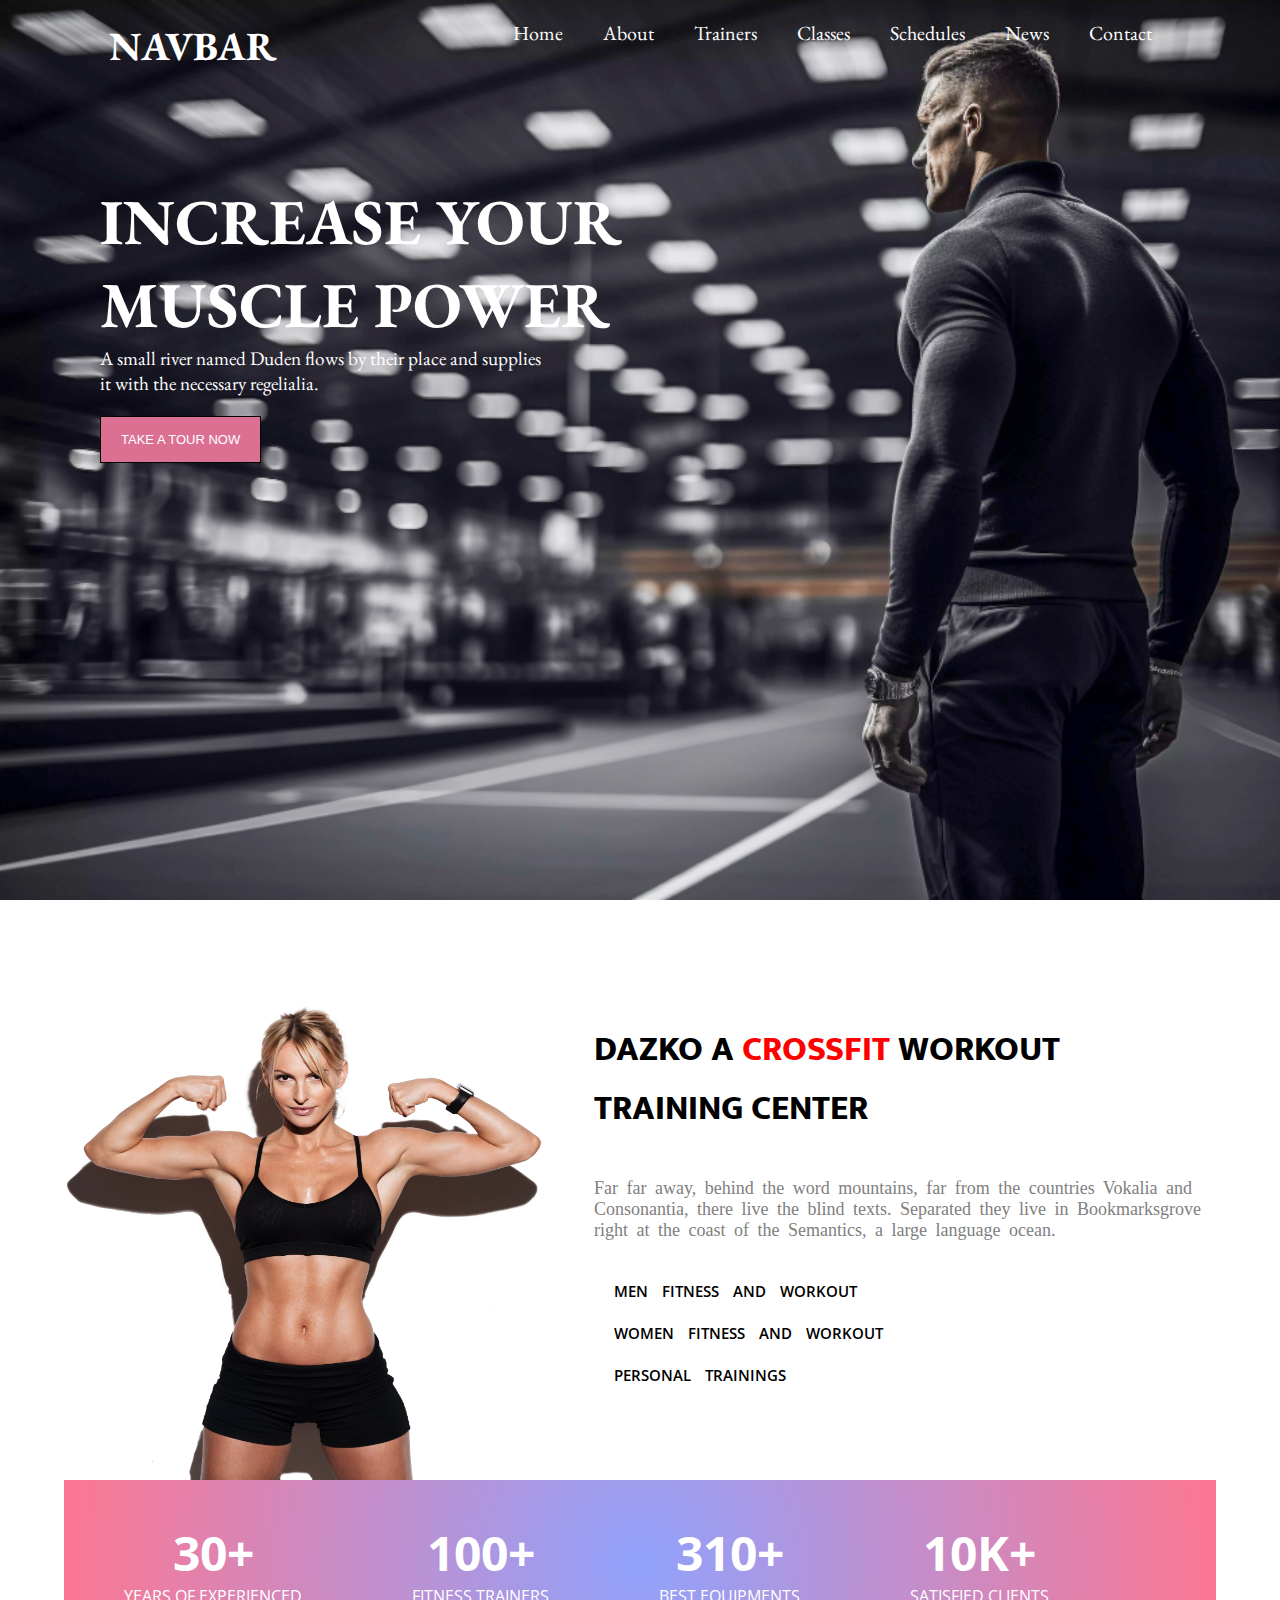
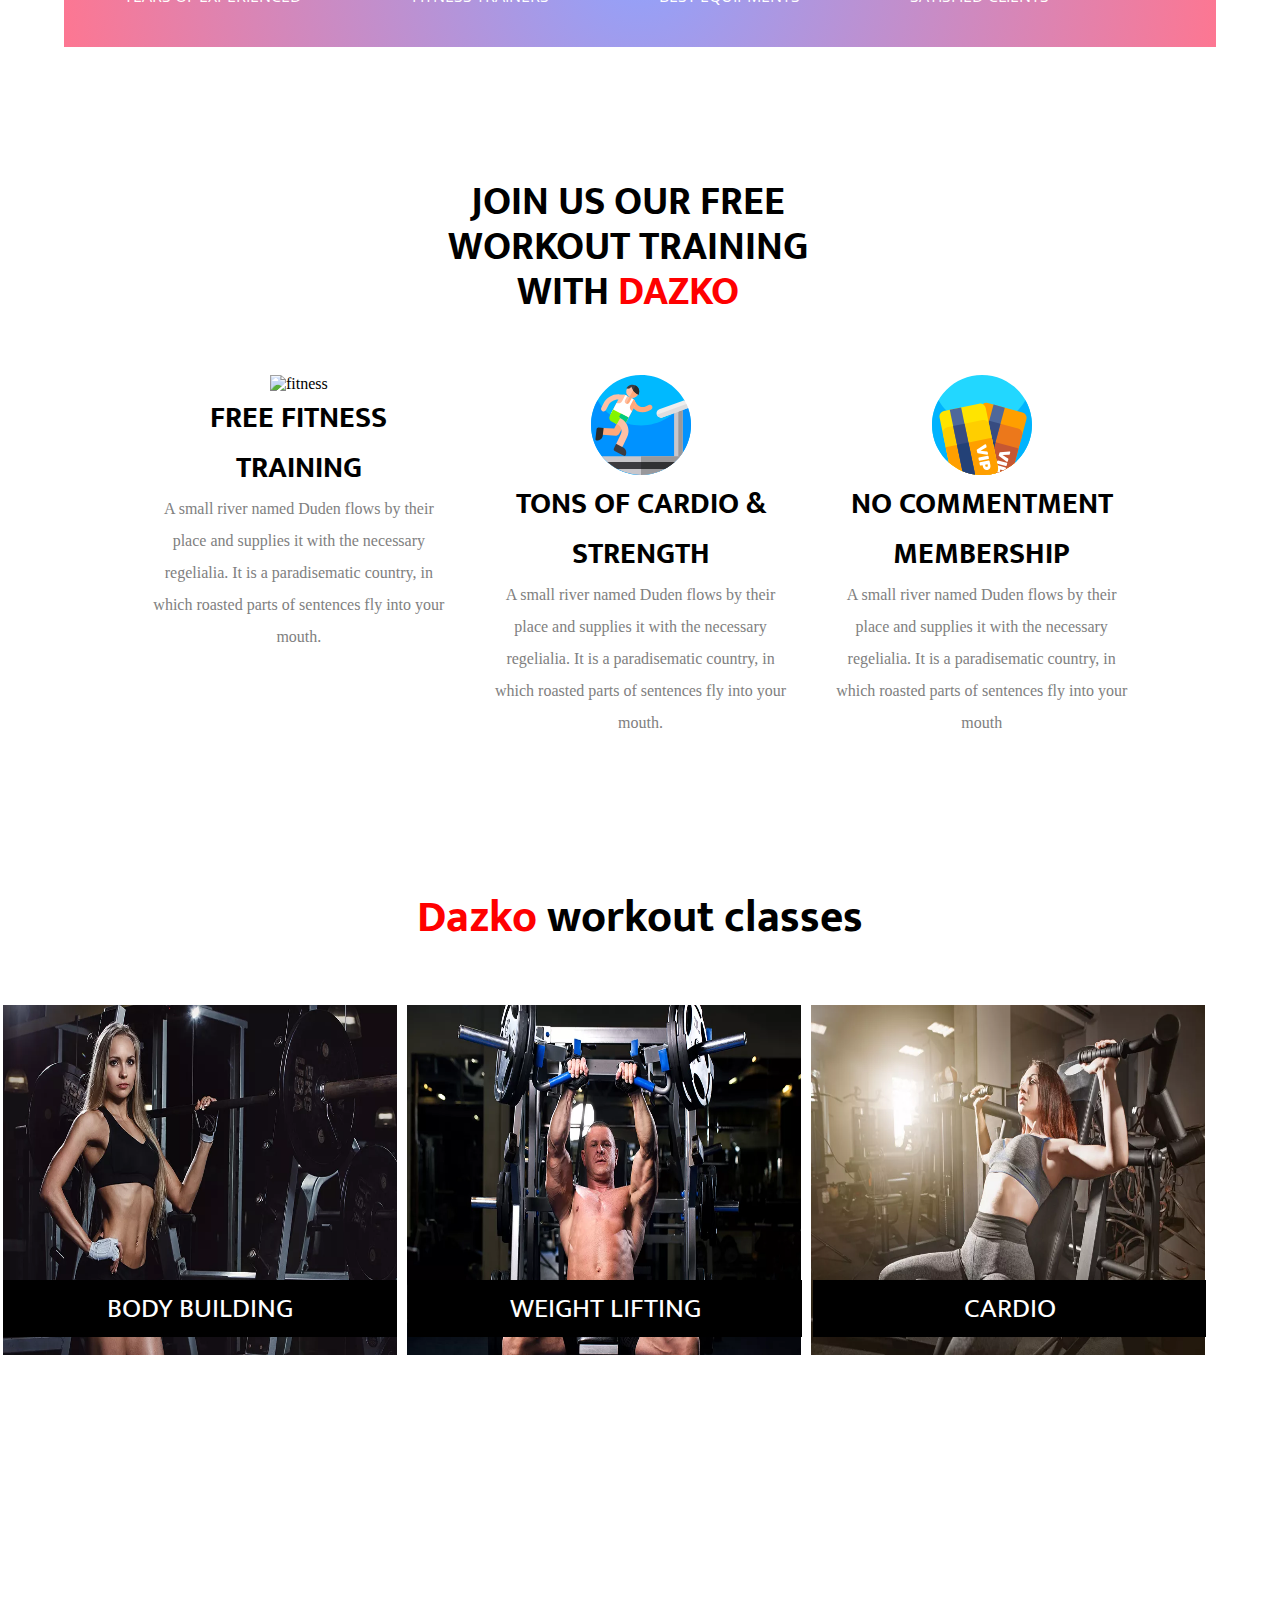
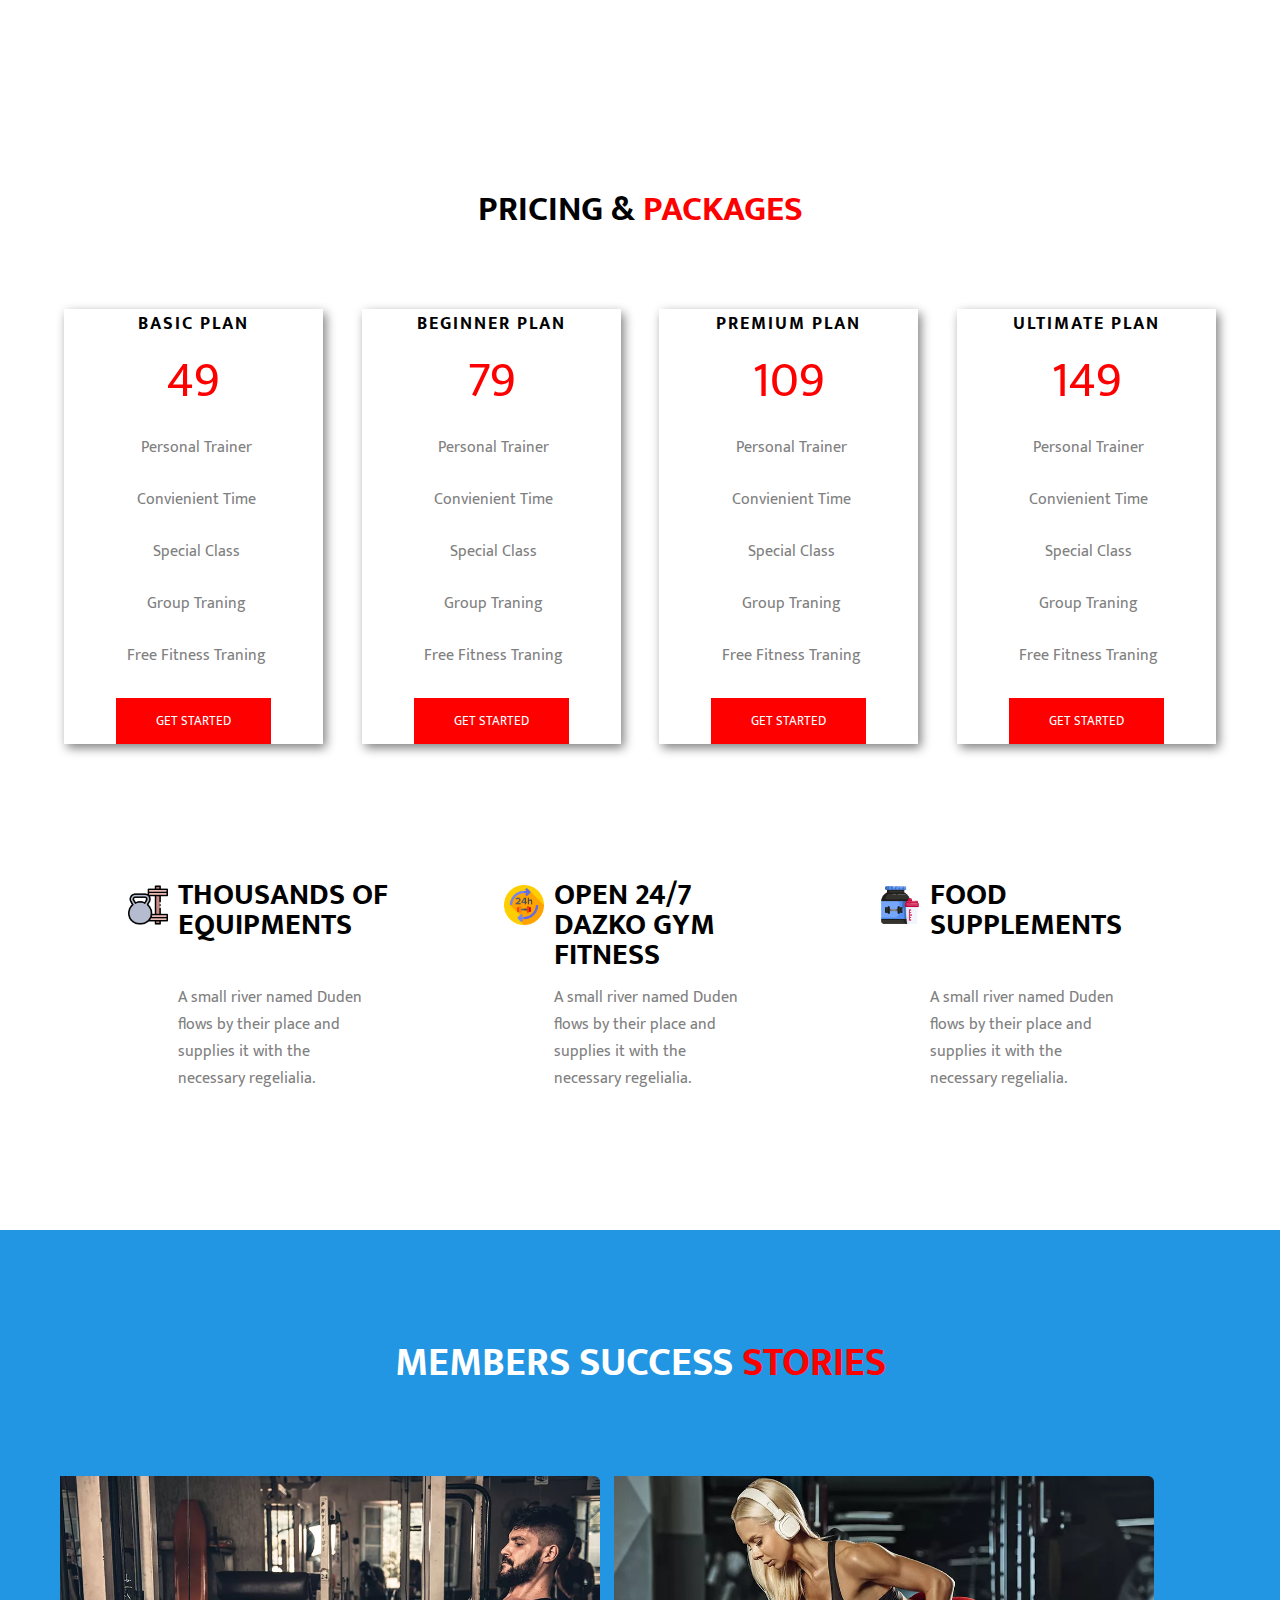
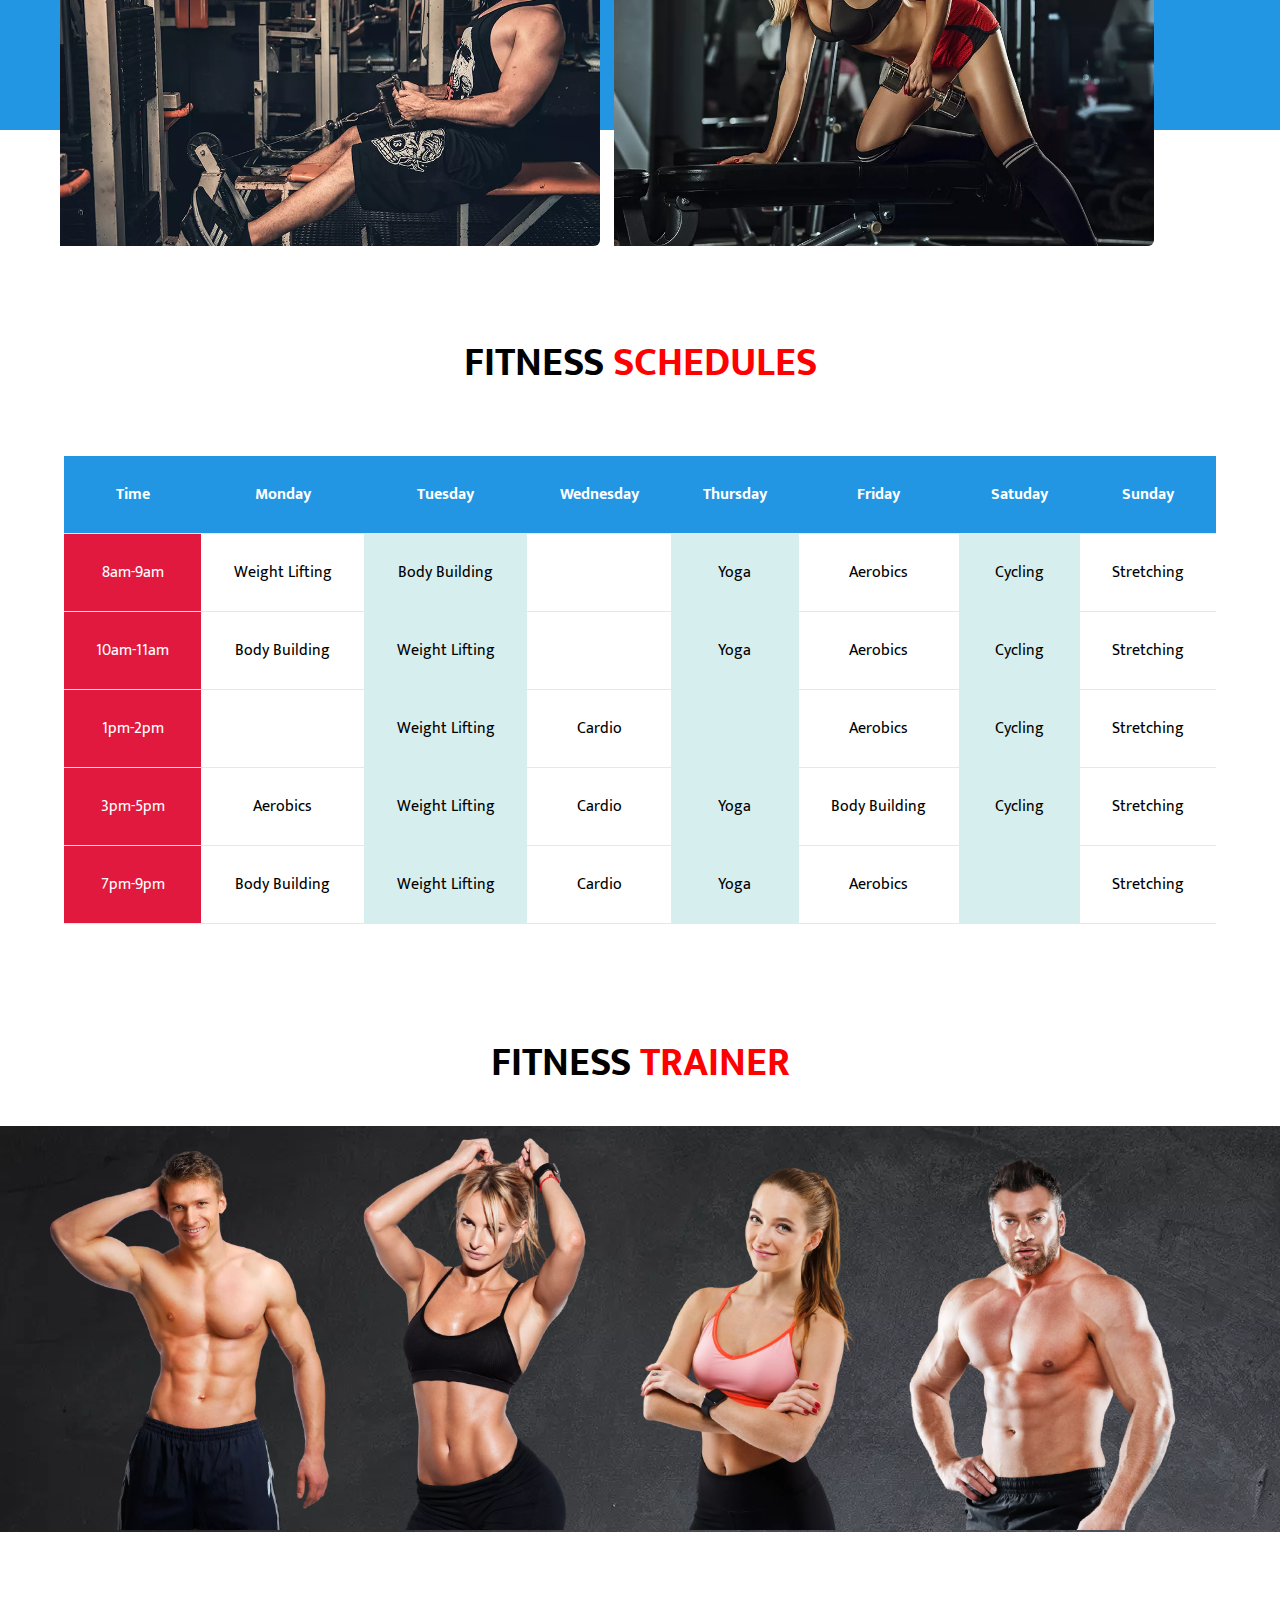
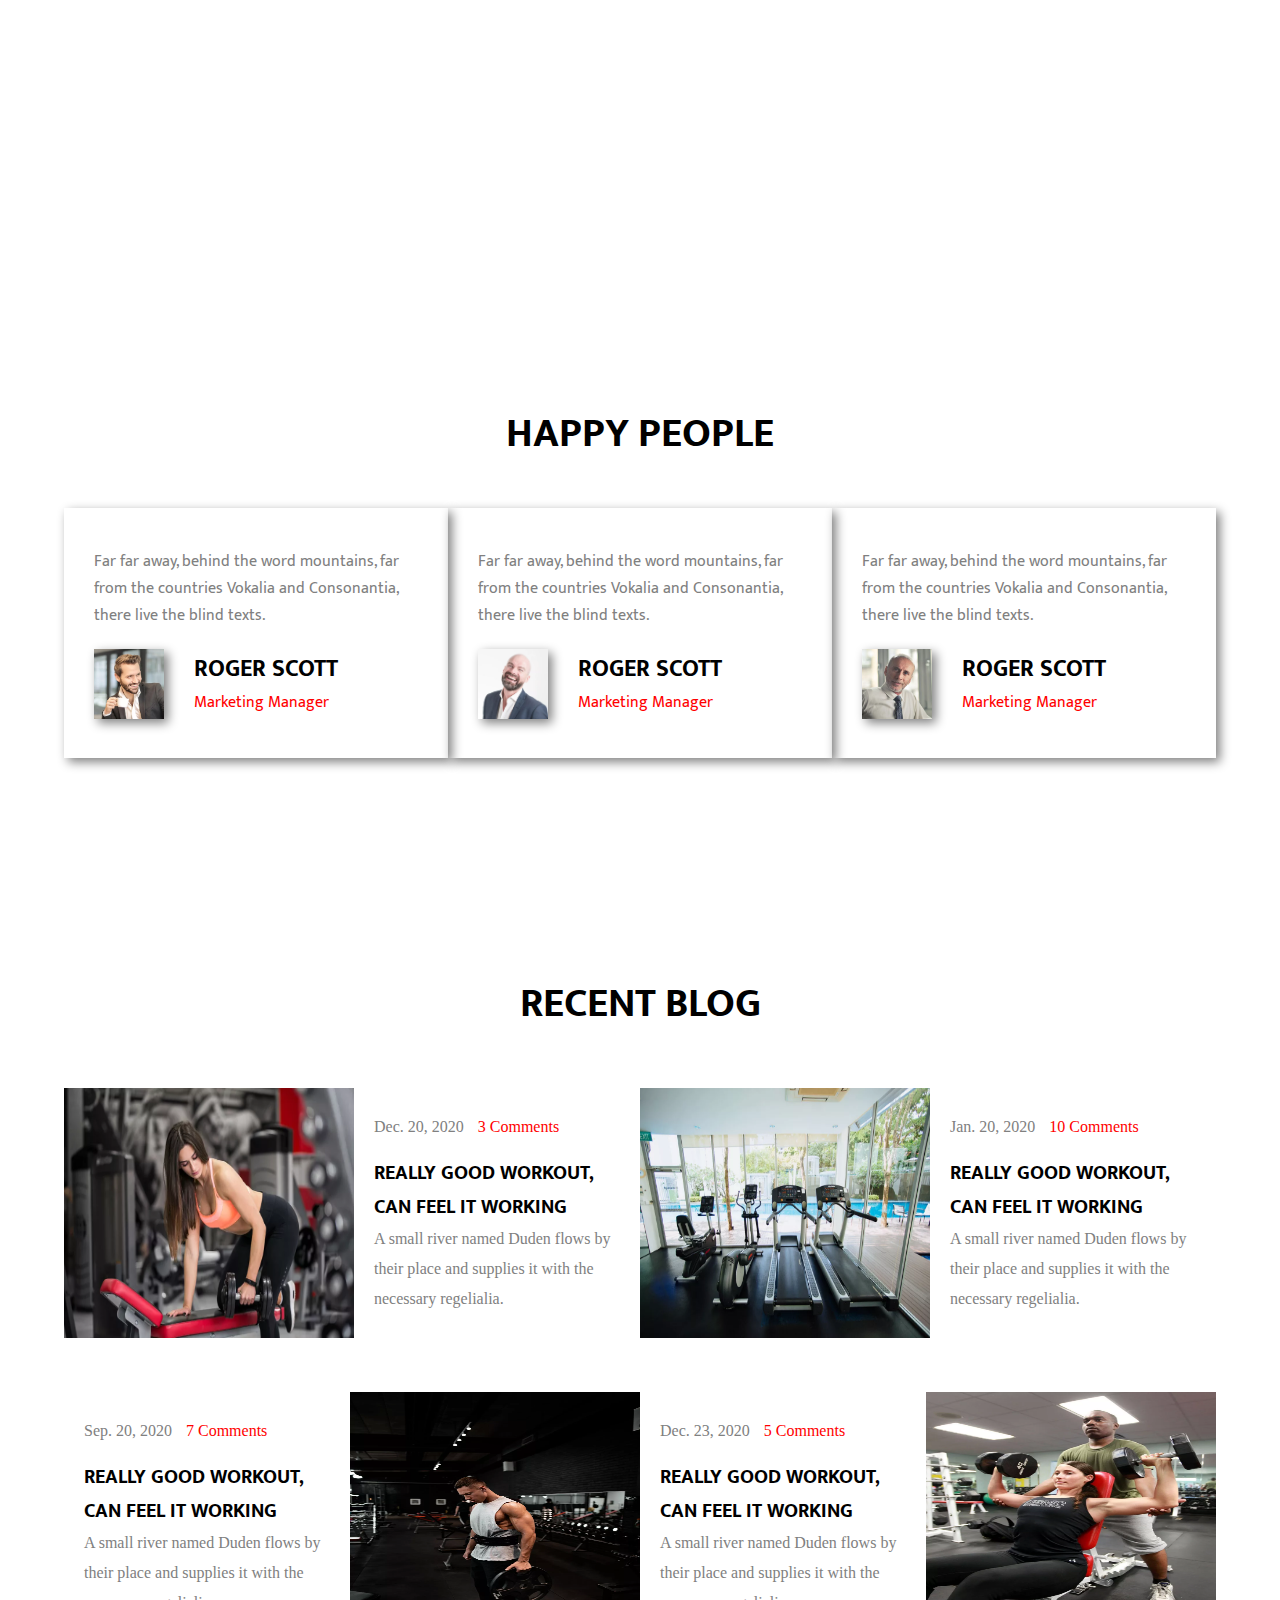
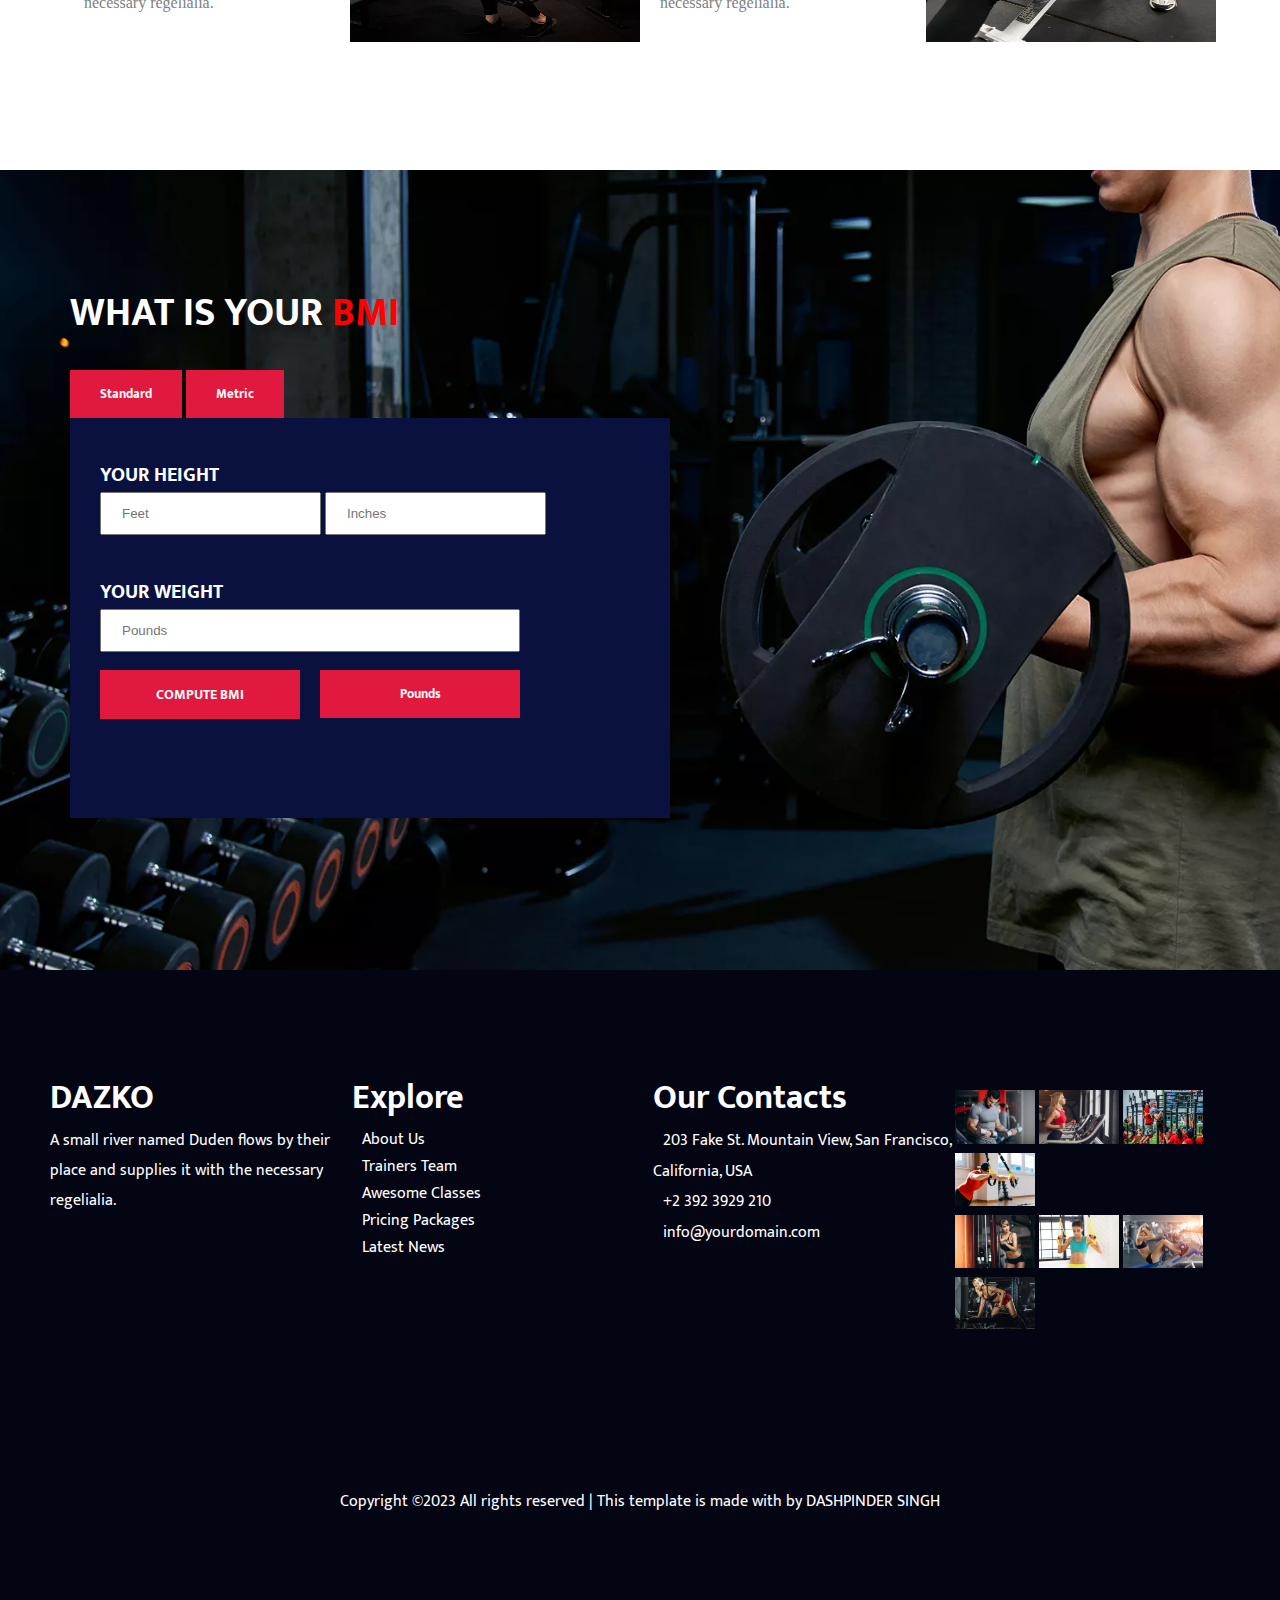
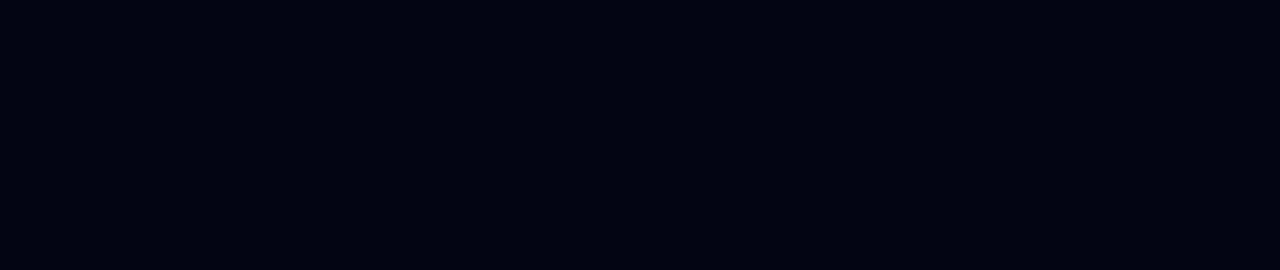
==== index.html @ ac498df8 "Update index.html" ====
<!DOCTYPE html>
<html>
<head>
<meta charset="UTF-8" >
<meta name="viewport" content="width=device-width, initial-scale=1.0" >
<title>Practice start</title>
<link rel="stylesheet" href="https://cdnjs.cloudflare.com/ajax/libs/font-awesome/6.4.2/css/all.min.css" integrity="sha512-z3gLpd7yknf1YoNbCzqRKc4qyor8gaKU1qmn+CShxbuBusANI9QpRohGBreCFkKxLhei6S9CQXFEbbKuqLg0DA==" crossorigin="anonymous" referrerpolicy="no-referrer" />
<link rel="stylesheet" href="style.css">

</head>

<body>
    <header>
        <nav>
            <div class="logo"><h1>NAVBAR</h1></div>
            <div class="chrome">
                <h2>INCREASE YOUR <br> MUSCLE POWER</h2>
                <p>A small river named Duden flows by their place and supplies <br>it with the necessary regelialia.</p>
                <button type="button">TAKE A TOUR NOW </button>
            </div>

              <div class="icon-main">
                <input type="checkbox" id="check">
                <label for="check" class="checkBtn"><i class="fa-solid fa-bars"></i></label>
            <ul class="list">
                <li><a href="index.html">Home</a></li>
                <li><a href="about.html">About</a></li>
                <li><a href="trainer.html">Trainers</a></li>
                <li><a href="classes.html">Classes</a></li>
                <li><a href="schedules.html">Schedules</a></li>
                <li><a href="news.html">News</a></li>
                <li><a href="contact.html">Contact</a></li>
            </ul>
        </div>
        </nav>
    </header>

<!--About Section-->

    <section id="about">
        <div class="about-main">
            <div class="about-pic">
               <img src="about.png.webp" alt="girl">
            </div>

            <div class="about-content">
               <h1>DAZKO A <span>CROSSFIT</span> WORKOUT TRAINING CENTER</h1>
               <p>Far far away, behind the word mountains, far from the countries Vokalia and Consonantia, there live the blind texts. Separated they live in Bookmarksgrove right at the coast of the Semantics, a large language ocean.</p>

            <div class="about-link">
               <ul>
                <li><i class="fa fa-arrow-right" style="color: #ca1616;"></i><a href="#">men fitness and workout</a></li>
                <li><i class="fa fa-arrow-right" style="color: #ca1616;"></i><a href="#">women fitness and workout</a></li>
                <li><i class="fa fa-arrow-right" style="color: #ca1616;"></i><a href="#">personal trainings</a></li>
               </ul>
            </div>
        </div>

    </section>

  <section id="chit">
            
    <div class="chit-main">
        <div>
           <h1>30+</h1>
           <p>years of experienced</p>
        </div>

        <div>
           <h1>100+</h1>
           <p>fitness trainers</p>
        </div>

        <div>
           <h1>310+</h1>
           <p>best equipments</p>
        </div>

        <div>
            <h1>10k+</h1>
            <p>satisfied clients</p>
        </div>
    </div>
  </section>


<!--Join us-->

<section id="training">
    <div class="training-main">
        <h3>JOIN US OUR FREE WORKOUT TRAINING WITH <span> DAZKO </span></h3>
    </div>

    <div class="training-all">
        <div class="training-single">
            <img src="fitness.svg" alt="fitness">
           <h2>free fitness <br>training</h2>
           <p>A small river named Duden flows by their place and supplies it with the necessary regelialia. It is a paradisematic country, in which roasted parts of sentences fly into your mouth.</p>
        </div>

        <div class="training-single">
            <img src="/002-treadmill.svg" alt="trademil">
          <h2>tons of cardio & <br>strength</h2>
          <p>A small river named Duden flows by their place and supplies it with the necessary regelialia. It is a paradisematic country, in which roasted parts of sentences fly into your mouth.</p>
        </div>

        <div class="training-single">
            <img src="/003-vip-card.svg" alt="card">
          <h2>no commentment <br>membership</h2>
          <p>A small river named Duden flows by their place and supplies it with the necessary regelialia. It is a paradisematic country, in which roasted parts of sentences fly into your mouth</p>
        </div>
    </div>
</section>

<!--Workout classes-->

<section id="workout">
    <div class="workout-main"><h2><span> Dazko </span> workout classes</h2></div>
    <div class="workout-pics">
      <img src="/classes-1.jpg.webp" alt="body" >
      <div class="hey"><p>BODY BUILDING</p></div>
      <img src="/classes-2.jpg.webp" alt="weight-lift" >
      <div class="hey-1"><p>WEIGHT LIFTING</p></div>
      <img src="/classes-3.jpg.webp" alt="cardio" >
      <div class="hey-2"><p>CARDIO</p></div>
    </div>
</section>

<!--price and packages-->

<section id="price-pack">
      <div class="price-head"><h2>PRICING & <span>PACKAGES</span></h2></div>
    
  <div class="price-main">
    <div class="price-single">
       <h2>BASIC PLAN</h2>
       <p><i class="fa-solid fa-dollar-sign" style="color: gray;"></i> 49</p>
       
       <ol>
          <li><i class="fa fa-arrow-right" style="color: #ca1616;"></i> Personal Trainer</li>
          <li><i class="fa fa-arrow-right" style="color: #ca1616;"></i> Convienient Time</li>
          <li><i class="fa fa-arrow-right" style="color: #ca1616;"></i> Special Class</li>
          <li><i class="fa fa-arrow-right" style="color: #ca1616;"></i> Group Traning</li>
          <li><i class="fa fa-arrow-right" style="color: #ca1616;"></i> Free Fitness Traning</li>
       </ol>
   
       <button type="button">Get Started</button>
    </div>

    <div class="price-single">
        <h2>BEGINNER PLAN</h2>
        <p><i class="fa-solid fa-dollar-sign" style="color: gray;"></i> 79</p>
        
        <ol>
           <li><i class="fa fa-arrow-right" style="color: #ca1616;"></i> Personal Trainer</li>
           <li><i class="fa fa-arrow-right" style="color: #ca1616;"></i> Convienient Time</li>
           <li><i class="fa fa-arrow-right" style="color: #ca1616;"></i> Special Class</li>
           <li><i class="fa fa-arrow-right" style="color: #ca1616;"></i> Group Traning</li>
           <li><i class="fa fa-arrow-right" style="color: #ca1616;"></i> Free Fitness Traning</li>
        </ol>
    
        <button type="button">Get Started</button>
    </div>

    <div class="price-single">
        <h2>PREMIUM PLAN</h2>
        <p><i class="fa-solid fa-dollar-sign" style="color: gray;"></i> 109</p>
        
        <ol>
           <li><i class="fa fa-arrow-right" style="color: #ca1616;"></i> Personal Trainer</li>
           <li><i class="fa fa-arrow-right" style="color: #ca1616;"></i> Convienient Time</li>
           <li><i class="fa fa-arrow-right" style="color: #ca1616;"></i> Special Class</li>
           <li><i class="fa fa-arrow-right" style="color: #ca1616;"></i> Group Traning</li>
           <li><i class="fa fa-arrow-right" style="color: #ca1616;"></i> Free Fitness Traning</li>
        </ol>
    
        <button type="button">Get Started</button>

    </div>

    <div class="price-single">
        <h2>ULTIMATE PLAN</h2>
        <p><i class="fa-solid fa-dollar-sign" style="color: gray;"></i> 149</p>
        
        <ol>
           <li><i class="fa fa-arrow-right" style="color: #ca1616;"></i> Personal Trainer</li>
           <li><i class="fa fa-arrow-right" style="color: #ca1616;"></i> Convienient Time</li>
           <li><i class="fa fa-arrow-right" style="color: #ca1616;"></i> Special Class</li>
           <li><i class="fa fa-arrow-right" style="color: #ca1616;"></i> Group Traning</li>
           <li><i class="fa fa-arrow-right" style="color: #ca1616;"></i> Free Fitness Traning</li>
        </ol>
    
        <button type="button">Get Started</button>

    </div>
    
  </div>
</section>

<!--Equipments-->

<section id="equipments">
    <div class="equipments-main">
        <div class="equipments-single">
            <img src="/kettlebell.png" alt="">
            <div class="only">
              <h2>THOUSANDS OF EQUIPMENTS</h2>
            </div>
            <p>A small river named Duden flows by their place and supplies it with the necessary regelialia.</p>
        </div>

        <div class="equipments-single">

            <img src="/open-24-hours.png" alt="four">
            <div class="only">
              <h2>OPEN 24/7 DAZKO GYM FITNESS</h2>
            </div>
            <p>A small river named Duden flows by their place and supplies it with the necessary regelialia.</p>
        </div>

        <div class="equipments-single">
           
            <img src="/whey.png" alt="protein">
            <div class="only">
              <h2>FOOD SUPPLEMENTS</h2>
            </div>
            <p>A small river named Duden flows by their place and supplies it with the necessary regelialia.</p>
        </div>
    </div>
</section>

<!--scucess stories-->

<section id="success">
    <div class="success-head"><h2>Members success <span>stories</span></h2></div>
    <div class="success-pic">
        <img src="/success-1.jpg.webp" alt="men">
         
        <img src="/bg_2.jpg.webp" alt="women">
    </div>

</section>

<!--Schedules-->

<section id="schedule">
    <div class="schedule-head"><h2>fitness <span>schedules</span></h2></div>
    
<div class="tble">
    <table>
         <tr>
            <th>Time</th>
            <th>Monday</th>
            <th>Tuesday</th>
            <th>Wednesday</th>
            <th>Thursday</th>
            <th>Friday</th>
            <th>Satuday</th>
            <th>Sunday</th>
         </tr>

         <tr>
            <td style="background-color: #e1193e; color: white;">8am-9am</td>
            <td>Weight Lifting</td>
            <td>Body Building</td>
            <td></td>
            <td>Yoga</td>
            <td>Aerobics</td>
            <td>Cycling</td>
            <td>Stretching</td>
         </tr>

         <tr>
            <td style="background-color: #e1193e; color: white;">10am-11am</td>
            <td>Body Building</td>
            <td>Weight Lifting</td>
            <td></td>
            <td>Yoga</td>
            <td>Aerobics</td>
            <td>Cycling</td>
            <td>Stretching</td>
         </tr>  

         <tr>
            <td style="background-color: #e1193e; color: white;">1pm-2pm</td>
            <td></td>
            <td>Weight Lifting</td>
            <td>Cardio</td>
            <td></td>
            <td>Aerobics</td>
            <td>Cycling</td>
            <td>Stretching</td>
         </tr>

         <tr>
            <td style="background-color: #e1193e; color: white;">3pm-5pm</td>
            <td>Aerobics</td>
            <td>Weight Lifting</td>
            <td>Cardio</td>
            <td>Yoga</td>
            <td>Body Building</td>
            <td>Cycling</td>
            <td>Stretching</td>
         </tr>

         <tr>
            <td style="background-color: #e1193e; color: white;">7pm-9pm</td>
            <td>Body Building</td>
            <td>Weight Lifting</td>
            <td>Cardio</td>
            <td>Yoga</td>
            <td>Aerobics</td>
            <td></td>
            <td>Stretching</td>
         </tr>
    </table>
</div>
</section>

<!--fitness section-->

<section id="trainer">
    <div class="trainer-main"><h2>FITNESS <span>TRAINER</span></h2></div>
     <div class="trainer-pics">
        <img src="/trainer.png" alt="trin1">
        <img src="/trainer2.png" alt="trin2">
        <img src="/trainer3.png" alt="trin3">
        <img src="/trainer4.png" alt="trin4">
     </div>
</section>

<!--happy people-->

<section id="people">

    <div class="people-main"><h2>HAPPY PEOPLE</h2></div>

    <div class="people-row">

      <div class="people-text">
         <p>Far far away, behind the word mountains, far from the countries Vokalia and Consonantia, there live the blind texts.</p>

         <div class="people-pic">
            <img src="/person_1.jpg.webp" alt="pic">
            <div class="people-single">
                <h2>ROGER SCOTT</h2>
                <p1>Marketing Manager</p1>
            </div>
        </div>
    </div>

    <div class="people-text">
        <p>Far far away, behind the word mountains, far from the countries Vokalia and Consonantia, there live the blind texts.</p>

        <div class="people-pic">
            <img src="/person_2.jpg.webp" alt="pic">
            <div class="people-single">
                <h2>ROGER SCOTT</h2>
                <p1>Marketing Manager</p1>
            </div>
        </div>
    </div>

    <div class="people-text">
        <p>Far far away, behind the word mountains, far from the countries Vokalia and Consonantia, there live the blind texts.</p>

        <div class="people-pic">
            <img src="/person_3.jpg.webp" alt="pic">
            <div class="people-single">
                <h2>ROGER SCOTT</h2>
                <p1>Marketing Manager</p1>
            </div>
        </div>
    </div>
    </div>
</section>

<!--Recent blog-->

<section id="blog" >
    
    <div class="blog-head"><h2>RECENT BLOG</h2></div>

    <div class="blog-main" >

        <div class="blog-single" >
            <img src="/image_1.jpg.webp" alt="workout2">
        </div>

        <div class="blog-text">
            <div class="text-sub">
              <span>Dec. 20, 2020</span>
              <a href="#">3 Comments</a>
           </div>
            <h2>REALLY GOOD WORKOUT, CAN FEEL IT WORKING</h2>
            <p>A small river named Duden flows by their place and supplies it with the necessary regelialia.</p>
        </div>

        <div class="blog-single">
            <img src="/image_3.jpg.webp" alt="workout">
        </div>

        <div class="blog-text">
            <div class="text-sub">
                <span>Jan. 20, 2020</span>
                <a href="#">10 Comments</a>
             </div>
            <h2>REALLY GOOD WORKOUT, CAN FEEL IT WORKING</h2>
            <p>A small river named Duden flows by their place and supplies it with the necessary regelialia.</p>
        </div>

    </div>

    <div class="blog-main">
        <div class="blog-text">
            <div class="text-sub">
                <span>Sep. 20, 2020</span>
                <a href="#">7 Comments</a>
             </div>
            <h2>REALLY GOOD WORKOUT, CAN FEEL IT WORKING</h2>
            <p>A small river named Duden flows by their place and supplies it with the necessary regelialia.</p>
        </div>
        
        <div class="blog-single">
            <img src="/image_2.jpg.webp" alt="workout">
        </div>

        <div class="blog-text">
            <div class="text-sub">
                <span>Dec. 23, 2020</span>
                <a href="#">5 Comments</a>
             </div>
            <h2>REALLY GOOD WORKOUT, CAN FEEL IT WORKING</h2>
            <p>A small river named Duden flows by their place and supplies it with the necessary regelialia.</p>
        </div>
        
        <div class="blog-single">
            <img src="/image_4.jpg.webp" alt="workout">
        </div>
    </div>
</section>

<!--last second section-->

<section id="photo">
    <div class="photo-head">WHAT IS YOUR <span>BMI</span></div>
    <div class="photo-btn">
        <button>Standard</button>
        <button>Metric</button>

        <form>
            <h2>YOUR HEIGHT</h2>
            <input type="text" name="word" placeholder="Feet">
            <input type="text" name="word" placeholder="Inches">

            <h2>YOUR WEIGHT</h2>
            <input type="text" id="hgh" name="word" placeholder="Pounds">

            <button class="btn2">COMPUTE BMI</button>
            <button class="btn3">Pounds</button>
        </form>
    </div>

    </div>
</section>

<!--Footer-->

<section id="footer">
    <div class="footer-main">
        <div class="footer-single">
            <h2>DAZKO</h2>
           <p>A small river named Duden flows by their place and supplies it with the necessary regelialia.</p>
           <i class="fa-brands fa-instagram"></i>
           <i class="fa-brands fa-facebook-f"></i>
           <i class="fa-brands fa-twitter"></i>
        </div>

        <div class="footer-single">
          <h2>Explore</h2>
          
          <ol>
            <li><i class="fa fa-arrow-right" style="color: #ca1616;"></i> About Us</li>
            <li><i class="fa fa-arrow-right" style="color: #ca1616;"></i> Trainers Team</li>
            <li><i class="fa fa-arrow-right" style="color: #ca1616;"></i> Awesome Classes</li>
            <li><i class="fa fa-arrow-right" style="color: #ca1616;"></i> Pricing Packages</li>
            <li><i class="fa fa-arrow-right" style="color: #ca1616;"></i> Latest News</li>
         </ol>

        </div>

        <div class="footer-single">
           <h2>Our Contacts</h2>
           <p><i class="fa-solid fa-location-dot"></i> 203 Fake St. Mountain View, San Francisco,   California, USA</p>
           <p> <i class="fa-solid fa-phone"></i> +2 392 3929 210</p>
           <p> <i class="fa-solid fa-paper-plane"></i> info@yourdomain.com</p>
        </div>

        <div class="footer-pics">
           <img src="/gallery-1.jpg.webp" alt="fst">
           <img src="/gallery-2.jpg.webp" alt="snd">
           <img src="/gallery-3.jpg.webp" alt="thd">
           <img src="/gallery-4.jpg.webp" alt="frth">
           <div>
           <img src="/gallery-5.jpg (1).webp" alt="fve">
           <img src="/gallery-6.jpg.webp" alt="six">
           <img src="/gallery-7.jpg.webp" alt="svn">
           <img src="/gallery-8.jpg.webp" alt="eght">
        </div>
        </div>
    </div>

     <div class="last">Copyright ©2023 All rights reserved | This template is made with  by DASHPINDER SINGH</div>
</section>
</body>
</html>
---- style.css ----
@import url('https://fonts.googleapis.com/css2?family=EB+Garamond&family=Mukta:wght@500&family=Open+Sans:ital,wght@0,400;1,300&family=PT+Sans:ital@1&family=Poppins:wght@300&display=swap');


* {
    margin: 0;
    padding: 0;
    box-sizing: border-box;
}

nav {
    display: flex;
    justify-content: space-around;
    background: url("gym\ men.jpg");
    width: 100%;
    height: 100vh;
    background-repeat: no-repeat;
    background-size: cover;
    padding-top: 20px;
    font-family: 'EB Garamond', serif;
       
}

ul {
    display: flex;
    list-style-type: none;
}

nav ul li::after {
    content: '';
    margin: auto;
    display: block;
    width: 0%;
    height: 2px;
    transition: 0.4s;
    background-color: palevioletred;
}

nav ul li:hover::after {
   width: 60%;
}

ul li a {
    text-decoration: none;
    color: white;
    font-size: 20px;
    padding: 10px 20px;
}

.logo {
    color: white;
    font-size: 20px;
}

nav {
    position: relative;
}

.chrome {
    position: absolute;
    top: 180px;
    color: white;
    font-size: 30px;
    left: 100px;
}

.chrome h2 {
    font-size: 4rem;

}

.chrome button {
    padding: 15px 20px;
    background-color: palevioletred;
    color: white;
    border: 1px solid black;
    margin-top: 20px;
    font-size: 13px;
    cursor: pointer;
}

.chrome button:hover {
    color: black;
    background-color: white;
}

.chrome p {
    font-size: 1.2rem;
    width: 900px;
}



#check {
    display: none;
}

.checkBtn {
   float: right;
   font-size: 23px;
   display: none;
   color: white;
}

/*Media Query section*/

@media screen and (max-width: 700px) {
       
      .list {
        display: block;
        position: fixed;
        background-color: palevioletred;
        left: 100%; 
        top: 60px;
        width: 100%;
        height: 100vh;
        line-height: 60px;
        text-align: center;
        transition: all 2s;

      }
     
      .checkBtn {
        display: block;
      }
     
      #check:checked~ul {
        left: 0%;
      }

 .chrome h2 {
      margin-bottom: -30px;
      font-size: 2.1rem;
 }
 
 .chrome p {
    padding-top: 35px;
    font-size: 13px;
    width: 87%;
}

.chrome button {
    font-size: 12px;
    cursor: pointer;
    padding: 8px 10px;

}

nav {
    width: 100%;
    height: 100vh;
    background-position: center;
    
}

}

/*About section*/

#about {
    width: 90%;
    height: 480px;
    margin: auto;
}

.about-pic img{
    width: 480px;
    height: 480px;
    
}

.about-main {
    display: flex;
    margin-top: 100px;
}

.about-content {
     padding-left: 50px;
     margin-top: 20px;
     
}

.about-content h1 {
     font-size: 35px;
     font-family: 'Mukta', sans-serif;
     font-weight: 900;
     
     
}

.about-content p {
    color: gray;
    padding-top: 40px;
    word-spacing: 4px;
    font-size: 18px;
}

.about-content span {
    color: red;
}

.about-link ul li a {
    color: black;
    font-size: 15px;
    font-family: "Open Sans", Arial, sans-serif;
    word-spacing: 10px;
    font-weight: 600;
}

.about-link ul li {
    text-transform: uppercase;
    line-height: 40px;
}

.about-link ul {
    margin-top: 30px;
    display: block;
}

.about-link ul li i {
    font-size: 11px;

}

.about-link ul li a:hover {
      color: red;
}

/*Next*/

#chit {
    width: 90%;
    height: 300px;
    margin: auto;
}

.chit-main {
    display: flex;
    background: radial-gradient(circle, rgba(63,94,251,0.57484243697479) 0%, rgba(252,70,107,0.7373074229691876) 100%);
}

.chit-main div {
    color: white;
    text-transform: uppercase;
    padding: 40px 50px;
    text-wrap: nowrap;
    align-items: center;
    padding-left: 60px;
    font-family: "Open Sans", Arial, sans-serif;
}

.chit-main div h1 {
    text-align: center;
    font-size: 3rem;
}

/*training section*/

#training {
   width: 80%;
   height: 700px;
   margin: auto;
}

.training-main h3 {
    text-align: center;
    font-size: 40px;
    font-family: 'Mukta', sans-serif;
    font-weight: bold;
    width: 400px;
    margin-left: 300px;
    line-height: 45px;
}

.training-main span {
    color: red;
}

.training-all {
    display: flex;
    text-align: center;
    margin-top: 60px;
}

.training-single {
    padding: 0 20px;
}

.training-single h2 {
    font-family: 'Mukta', sans-serif;
    text-transform: uppercase;
    font-size: 30px;
}

.training-single img {
    width: 100px;
}

.training-single p {
    line-height: 2rem;
    color: gray;
}

/*workout*/

#workout {
    width: 100%;
    height: 100vh;
    margin: auto;
}

.workout-main {
    font-family: 'Mukta', sans-serif;
    text-align: center;
    font-size: 30px;
}

.workout-main span {
    color: red;
}

.workout-pics {
    position: relative;
    margin-top: 50px;
}

.workout-pics img {
    padding: 0 3px;
    width: 400px;
    height: 350px;
}

.hey {
    bottom: 22px;
    left: 3px;
    background-color: black;
    font-family: 'Mukta', sans-serif;
    text-align: center;
    color: white;
    font-size: 28px;
    position: absolute;
    transition: all 1s;
}

.hey p {
    padding: 5px 102px;
    width: 394px;
}


.hey-1 {
    bottom: 22px;
    left: 408px;
    background-color: black;
    font-family: 'Mukta', sans-serif;
    text-align: center;
    color: white;
    font-size: 28px;
    position: absolute;
    
}

.hey-1 p {
    padding: 5px 100px;
    width: 394px;
    text-wrap: nowrap;
}

.hey-2 {
    bottom: 22px;
    left: 813px;
    background-color: black;
    font-family: 'Mukta', sans-serif;
    text-align: center;
    color: white;
    font-size: 28px;
    position: absolute;
}

.hey-2 p {
    padding: 5px 150px;
    width: 393px;
}

.workout-pics:hover .hey-2 {
    background-color: red;
}

.workout-pics:hover .hey-1 {
    background-color: red;
}


.workout-pics:hover .hey {
    background-color: red;
}

/*price and packages*/

#price-pack {
    width: 90%;
    height: 700px;
    margin: auto;
    font-family: 'Mukta', sans-serif;

}

.price-single {
    text-align: center;
    box-shadow: 3px 4px 10px gray;
}

.price-head h2 {
    font-size: 35px;
    text-align: center;
    margin-bottom: 70px;
}

.price-head span {
    color: red;
}

.price-single {
    width: 22.5%;
}

.price-main {
    display: flex;
    justify-content: space-between;
}

.price-single ol {
    list-style-type: none;
    line-height: 50px;
    color: gray;
}

.price-single h2 {
    letter-spacing: 2px;
    font-size: 18px;
}

.price-single p {
    color: red;
    font-size: 50px;
}

.price-single button {
    margin-top: 15px;
    text-transform: uppercase;
    padding: 12px 40px;
    color: white;
    background-color: red;
    font-family: 'Mukta', sans-serif;
    border: none;

}

.price-single p i {
    font-size: 20px;
}

ol li i {
    padding-right: 5px;
    font-size: 9px;
}

/*Euipments section*/

#equipments {
    width: 80%;
    height: 350px;
    margin: auto;
    font-family: 'Mukta', sans-serif;

}

.equipments-main {
    display: flex;
    justify-content: space-between;
}


.equipments-single {
    width: 26.6%;
    position: relative;
}

.equipments-single p {
    padding-top: 50px;
    padding-left: 50px;  
    top: 100px;
    width: 250px;
    color: gray;
}

.equipments-single img {
    width: 40px;
    margin-top: 5px;
}

.only h2 {
    position: absolute;
    left: 50px;
    top: 0;
    display: flex;
    font-size: 30px;
    line-height: 30px;
}

/*success*/

#success {
    width: 100%;
    height: 500px;
    margin: auto;
    font-family: 'Mukta', sans-serif;
    background-color: #2296E3;

}

.success-head h2 {
    color: white;
    padding-top: 100px;
    font-size: 40px;
    text-align: center;
    text-transform: uppercase;
}

.success-head span {
    color: red;
}


.success-pic {
    padding-top: 80px;
    padding-left: 50px;
    position: relative;
}

.success-pic img {
    width: 550px;
    height: 370px;
    border-radius: 6px;
    padding-left: 10px;
}

/*schedule*/

#schedule {
    width: 90%;
    height: 700px;
    margin: auto;
    font-family: 'Mukta', sans-serif;

}

.schedule-head h2 {
    margin-top: 200px;
    text-align: center;
    font-size: 40px;
    text-transform: uppercase;
}

.schedule-head span {
    color: red;
}

.tble table {
    width: 100%;
    margin-top: 60px;
}

.tble table, th, td {
    text-align: center;
    border-bottom: 1px solid #D6EEEE;  
    border-collapse: collapse;
    text-wrap: nowrap;
}

.tble th, td {
    padding: 25px 30px;
}

.tble th {
    background-color: #2296E3;
    color: white;
}

td:nth-child(odd) {
    background-color: #D6EEEE;
}

/*Fitness trainer*/

#trainer {
    width: 100%;
    height: 100vh;
    font-family: 'Mukta', sans-serif;
}

.trainer-main h2 {
     text-align: center;
     font-size: 40px;

}

.trainer-main span {
    color: red;
}

.trainer-pics {
    padding-left: 50px;
    width: 100%;
    height: 406px;
    background: url("/bg_5.jpg.webp");
    transition: all 3s ease-out;
    margin-top: 30px;
}

.trainer-pics img {
    width: 280px;
}

/*blog section*/

#people {
    width: 90%;
    height: 500px;
    margin: auto;
    font-family: 'Mukta', sans-serif;

}

.people-main {
    margin-top: 70px;
    text-align: center;
    font-size: 27px;
}

.people-pic img {
    width: 70px;
    box-shadow: 4px 4px 10px gray;

}

.people-pic {
    padding-top: 20px;
    position: relative;
    margin-left: 0 80px;
}

.people-single h2 {
    position: absolute;
    top: 20px;
    left: 100px;
}

.people-single p1 {
    position: absolute;
    top: 60px;
    color: red;
    left: 100px;
}

.people-text {
    width: 30%;
    padding-top: 60px;
    width: 100%;
    height: 250px;
    padding: 40px 30px;
    box-shadow: 4px 4px 10px gray;
    margin-top: 40px;
}

.people-text p {
    color: gray;
}

.people-row {
    display: flex;
    justify-content: space-between;
}

/*Recent blog*/

#blog {
    width: 90%;
    height: 800px;
    margin: auto;

}

.blog-head {
    margin-top: 70px;
    text-align: center;
    font-size: 27px;
    font-family: 'Mukta', sans-serif;

}

.blog-single img {
     width: 290px;
     height: 250px;
}

.blog-main {
    display: flex;
    margin-top: 50px;
}

.blog-text h2 {
    font-size: 20px;
    font-family: 'Mukta', sans-serif;
}

.blog-text {
    padding:0 20px;
    margin-top: 30px;
}

.blog-text p {
    color: gray;
    line-height: 30px;
}

.blog-text span {
    color: gray;
}

.blog-text a {
    text-decoration: none;
    color: red;
    padding-left: 10px;
}

.text-sub {
    margin-bottom: 20px;
}

/*last second section*/

#photo {
    width: 100%;
    height: 800px;
    background: url("/bg_4.jpg.webp");
    background-position: center;
    background-size: cover;
    position: relative;
}

.photo-head {
    position: absolute;
    top: 110px;
    left: 70px;
    font-size: 40px;
    font-weight: 700;
    color: white;
    font-family: 'Mukta', sans-serif;

}

.photo-head span {
    color: red;
}

.photo-btn {
    position: absolute;
    top: 200px;
    left: 70px;
}

.photo-btn button {
    padding: 13px 30px;
    font-family: 'Mukta', sans-serif;
    font-weight: 700;
    border: none;
    background-color: #e1193e;
    color: white;
    cursor: pointer;
}

.photo-btn h2 {
    color: white;
    padding-top: 40px;
    font-family: 'Mukta', sans-serif;
    font-size: 20px;
}

.photo-btn input {
    padding: 12px 20px;
}

#hgh {
    width: 420px;
}

.btn2 {
    position: absolute;
    text-wrap: nowrap;
    top: 300px;
    left: 30px;
    width: 200px;
    font-size: 14px;
}

.btn3 {
    position: absolute;
    text-wrap: nowrap;
    top: 300px;
    left: 250px;
    width: 200px;
}

form {
    padding-left: 30px;
    width: 600px;
    height: 400px;
    background-color: #0a113f;
}

/*footer*/

#footer {
    width: 100%;
    height: 100vh;
    margin: auto;
    background-color: #030513;
    font-family: 'Mukta', sans-serif;

}

.footer-main {
   padding-top: 100px;
   display: flex;
   justify-content: space-around;
   padding-left: 50px;
   
}

.footer-single {
    width: 25%;
    color: white;
}

.footer-single i {
    padding-top: 20px;
    padding-right: 10px;
    font-size: 20px;
    color: red;
    font-size: 10px;
}

.footer-single p {
    color: white;
}

.footer-single h2 {
    font-size: 34px;   
}

.footer-single ol {
    list-style-type: none;
}

.footer-single p {
    line-height: 30px;
}

.footer-pics img {
    width: 80px;
}

.footer-pics {
    padding-top: 20px;
}

.last {
    color: white;
    text-align: center;
    margin-top: 150px;
}

/*---------About us --------------------*/

nav-link {
    display: flex;
    justify-content: space-around;
    background: url("/bg_1.jpg.webp");
    width: 100%;
    height: 100vh;
    background-repeat: no-repeat;
    background-size: cover;
    padding-top: 20px;
    font-family: 'EB Garamond', serif;
       
}

.chrome2 {
    position: absolute;
    top: 300px;
    color: white;
    font-size: 50px;
    text-align: center;
    font-family: 'Mukta', sans-serif;

}

nav-link ul li::after {
    content: '';
    margin: auto;
    display: block;
    width: 0%;
    height: 2px;
    transition: 0.4s;
    background-color: palevioletred;
}

nav-link ul li:hover::after {
   width: 60%;
}

.logo1 {
    color: white;
    font-size: 15px;
}

/*----------/course/Trainers section---------*/

.training-main2 h3 {
    text-align: center;
    font-size: 40px;
    font-family: 'Mukta', sans-serif;
    font-weight: bold;
    margin-top: 80px;
    width: 400px;
    margin-left: 300px;
    line-height: 45px;
}

.training-main2 span {
    color: red;
}

/*--------  Classes--------*/

#workout1 {
    width: 100%;
    height: 1000px;
    margin: auto;
}

/*-------blog/news-------*/

#blog3 {
    width: 90%;
    height: 1400px;
    margin: auto;

}
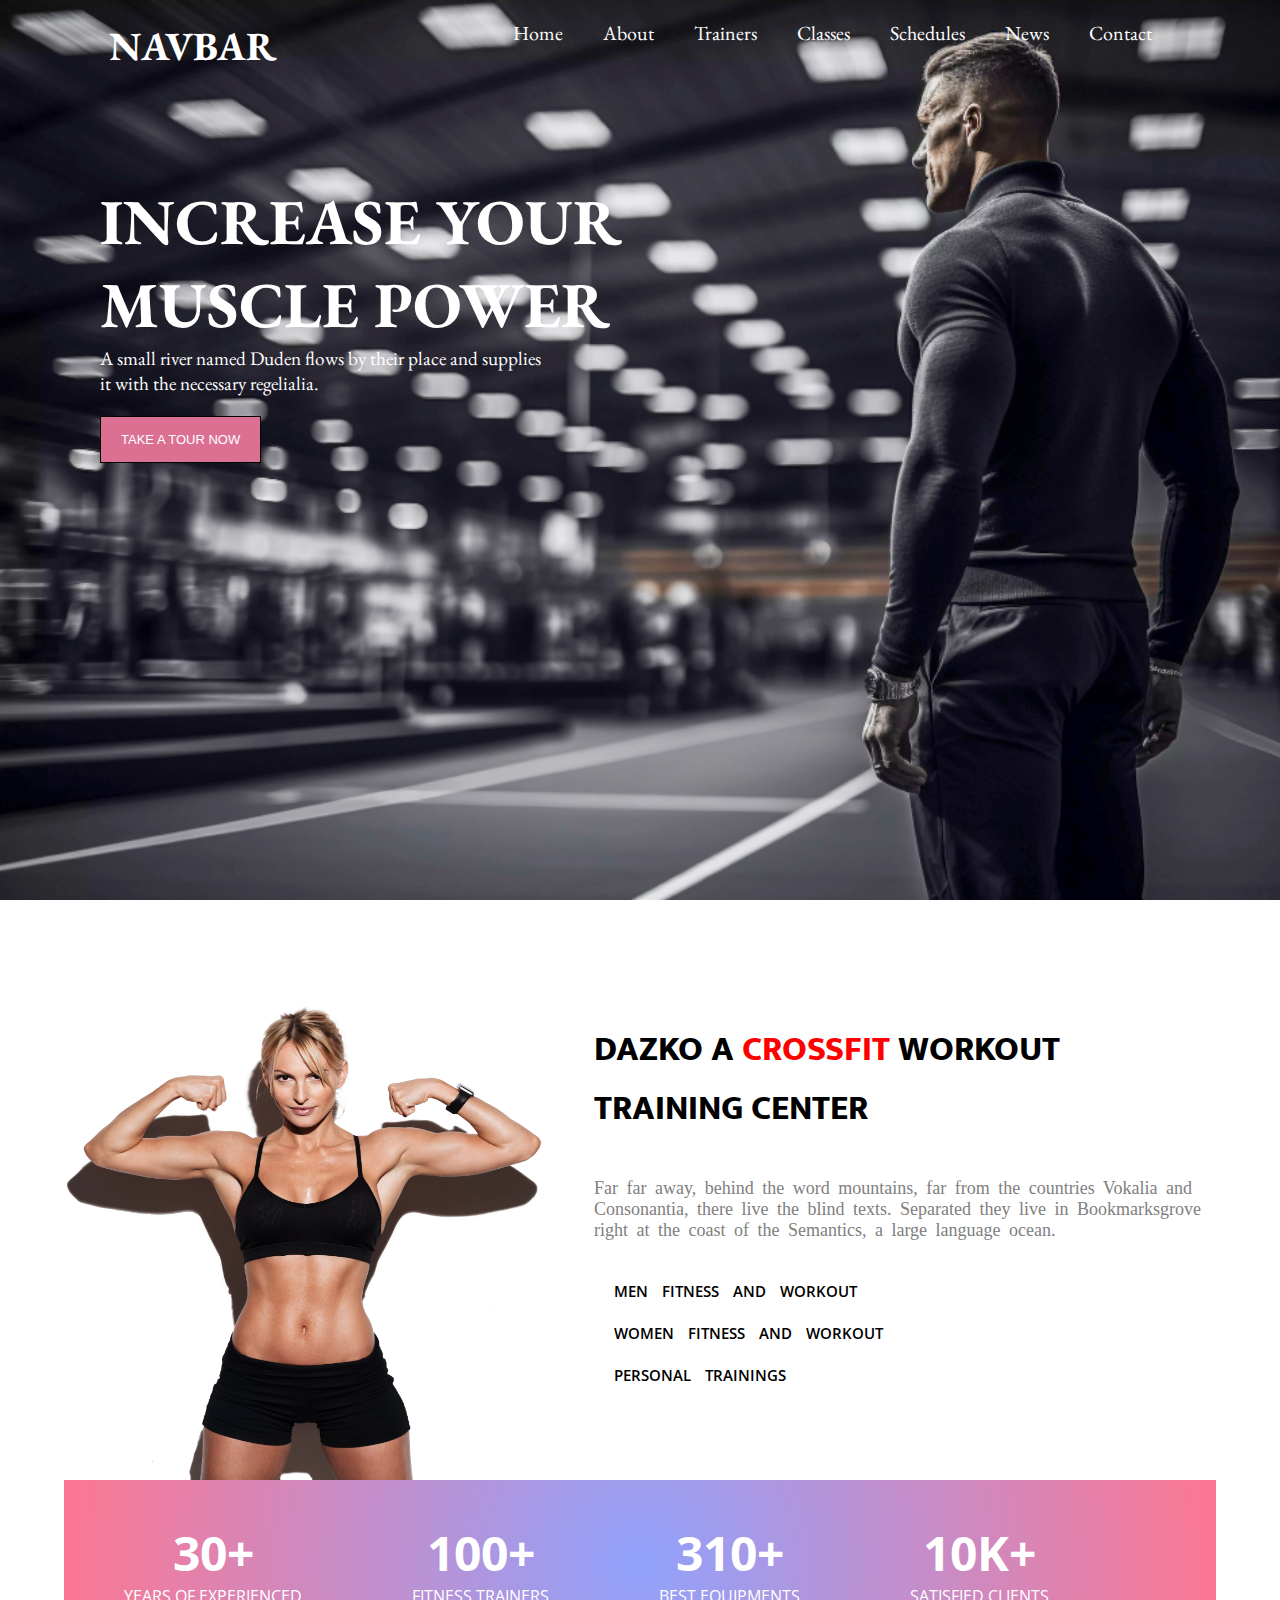
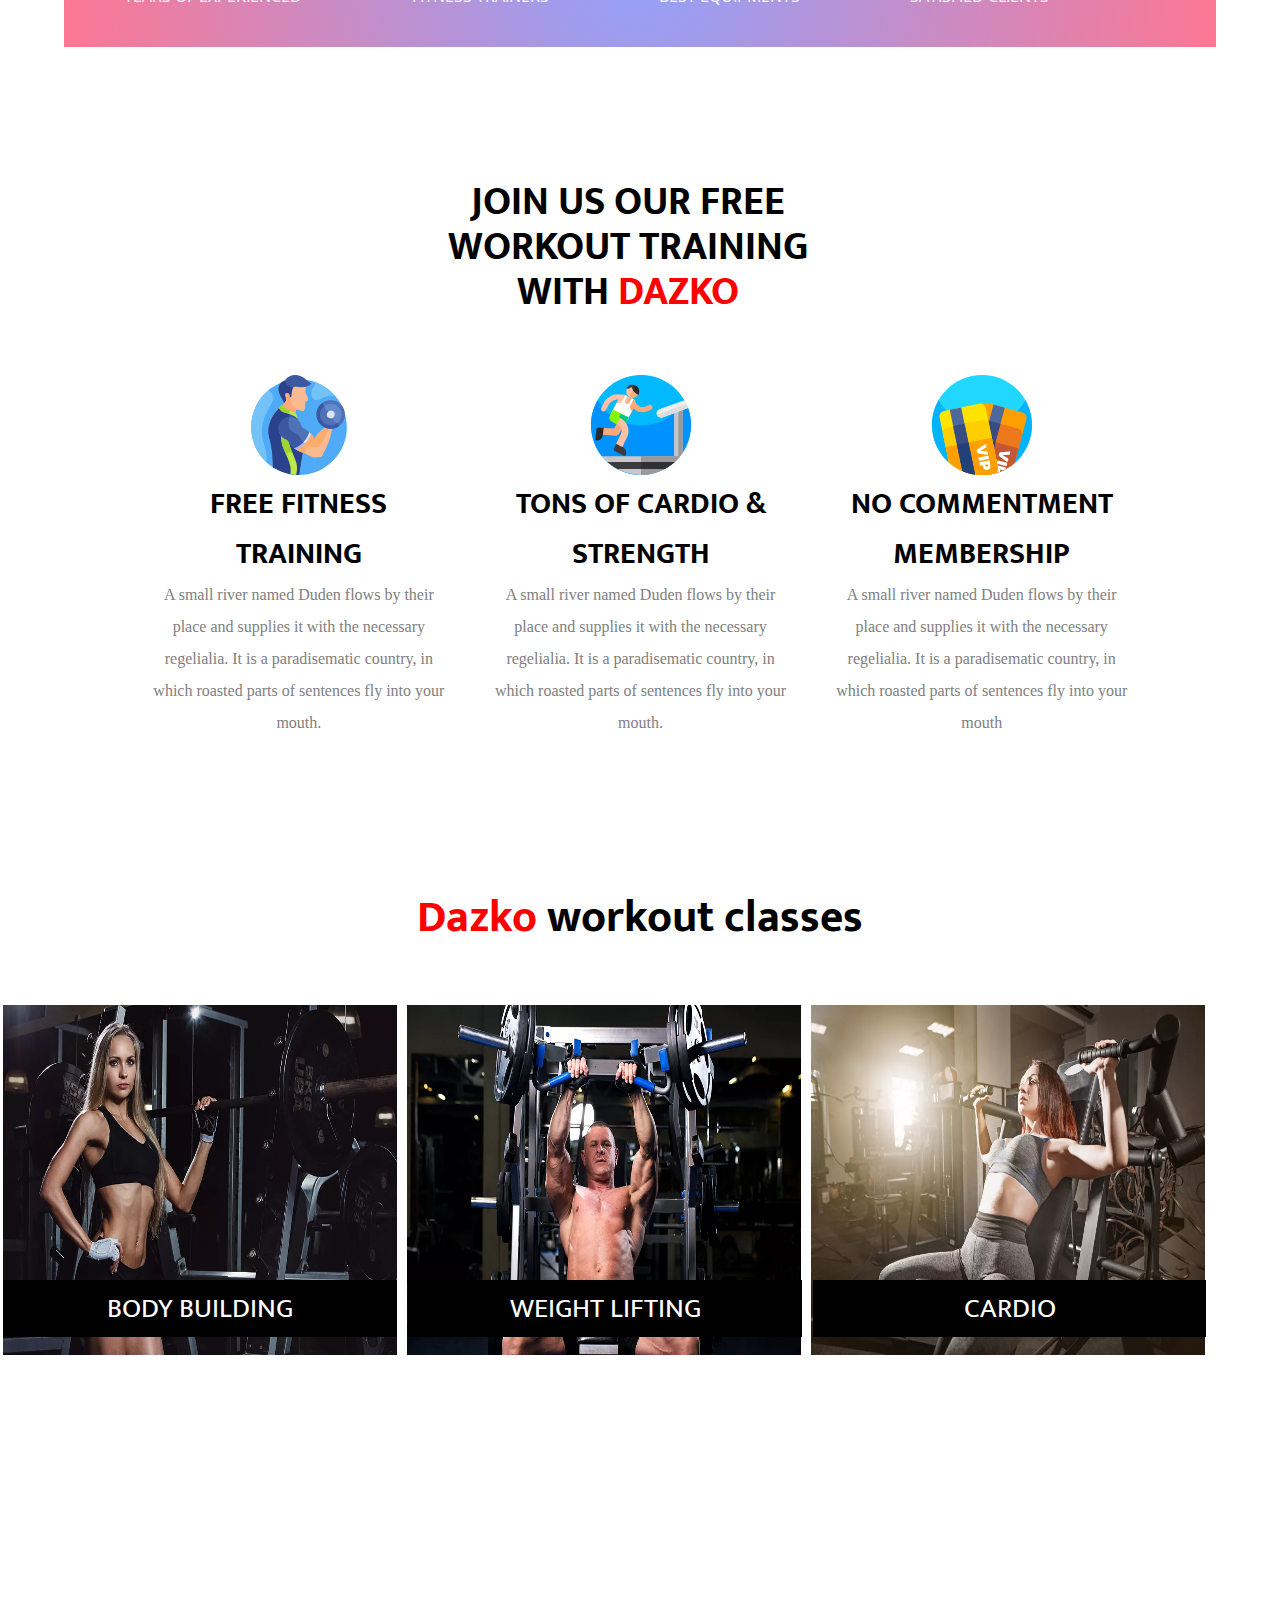
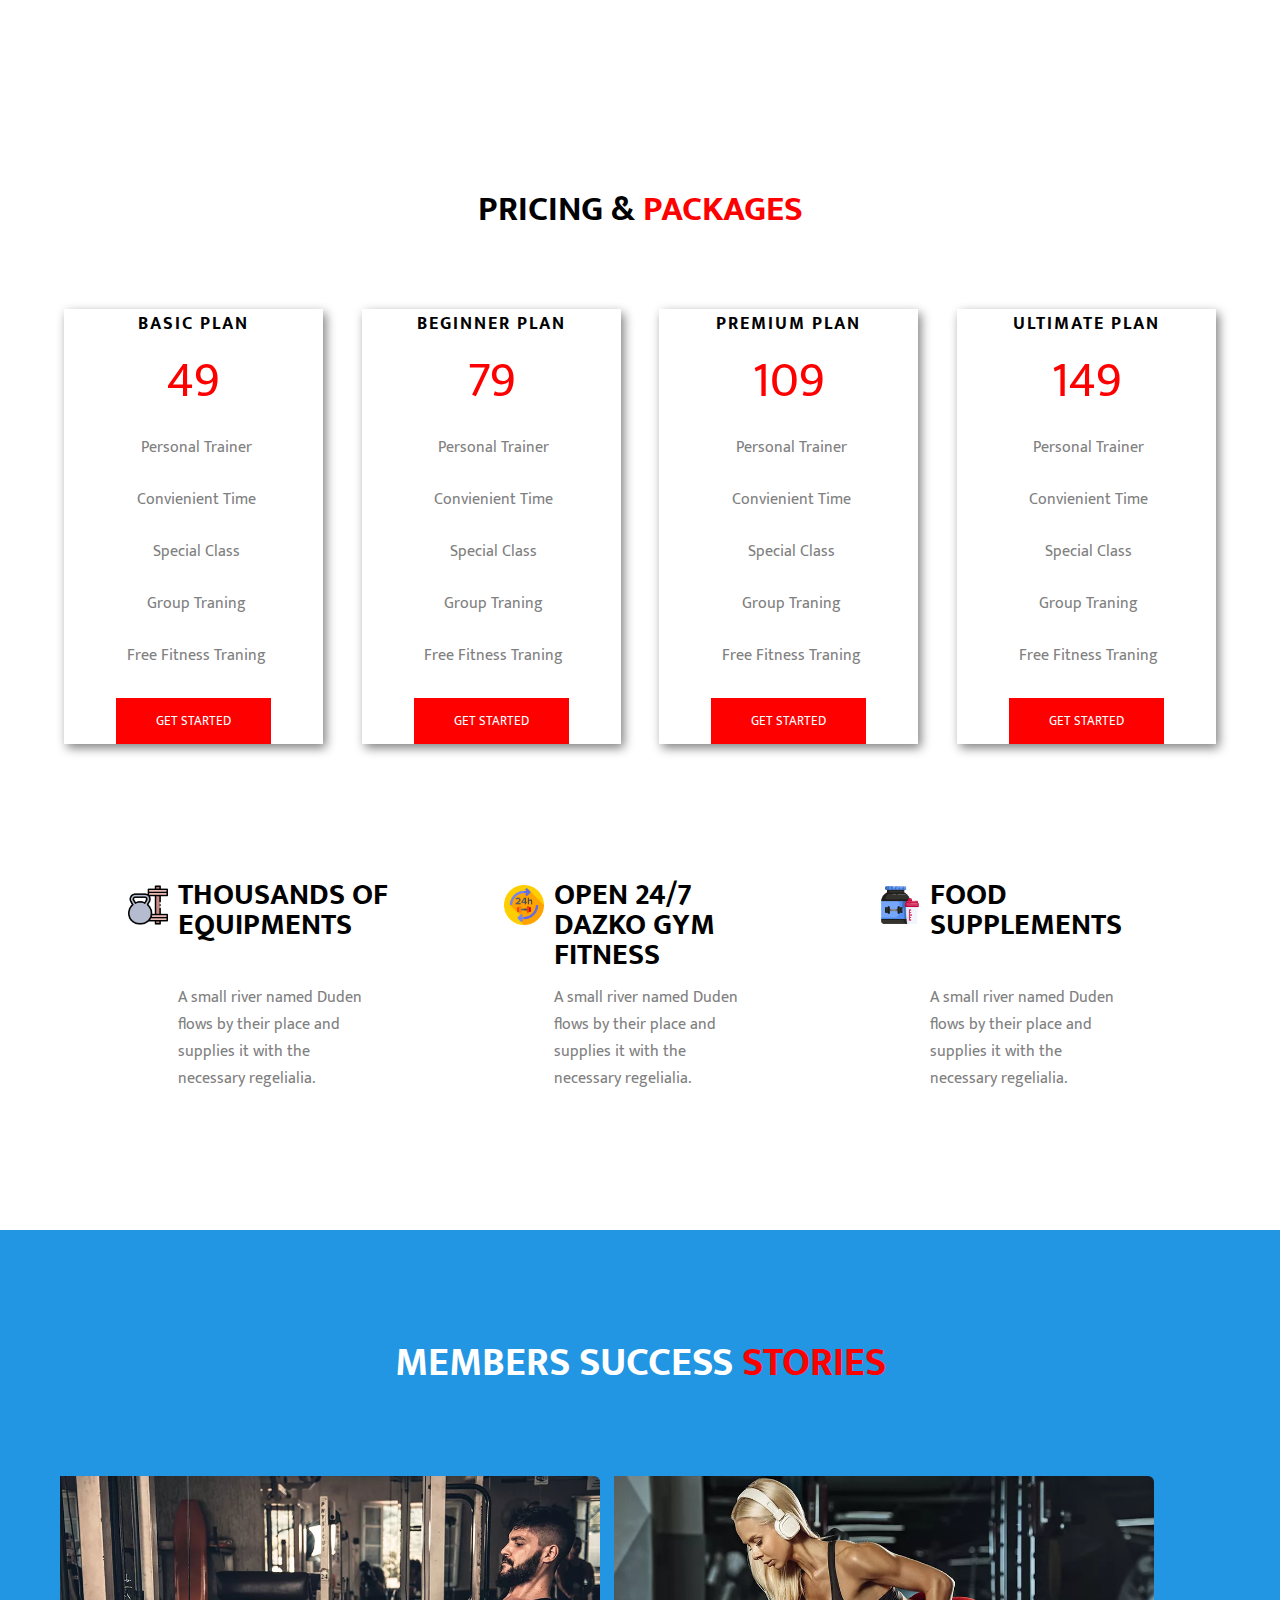
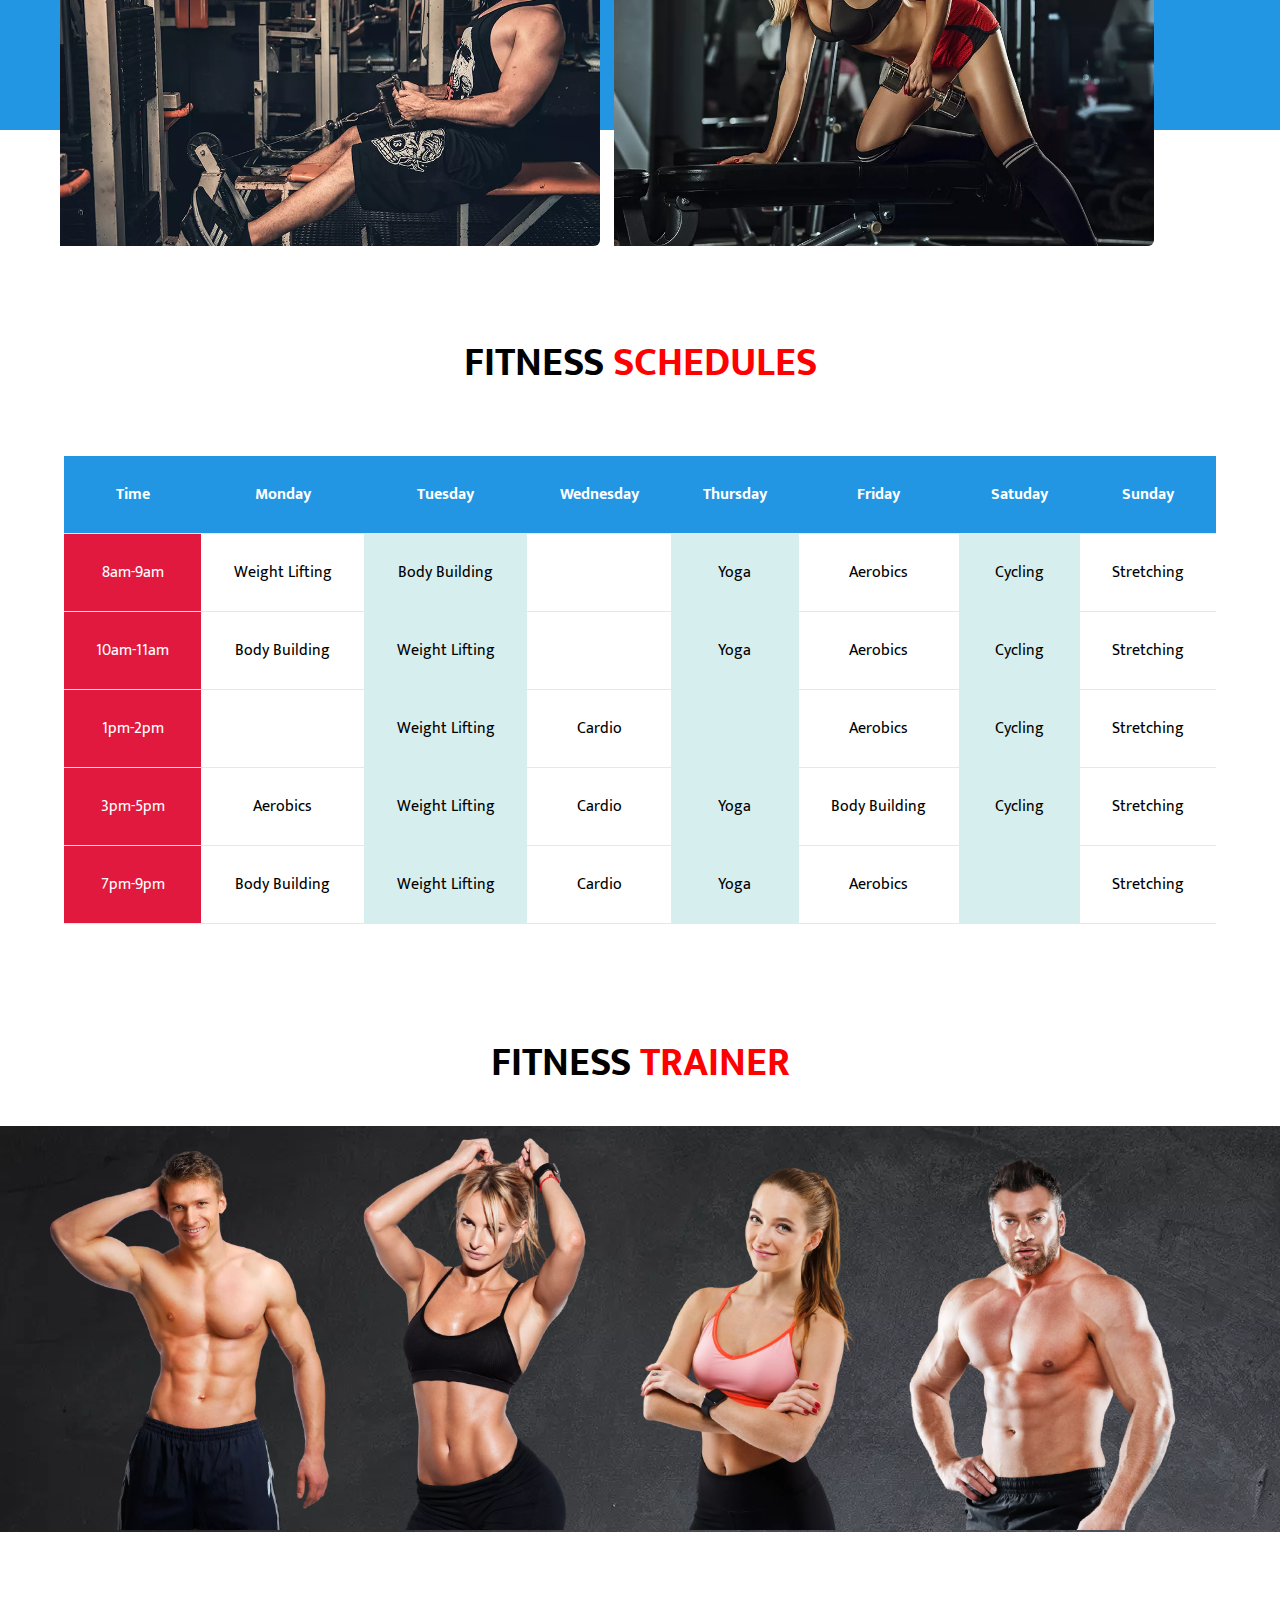
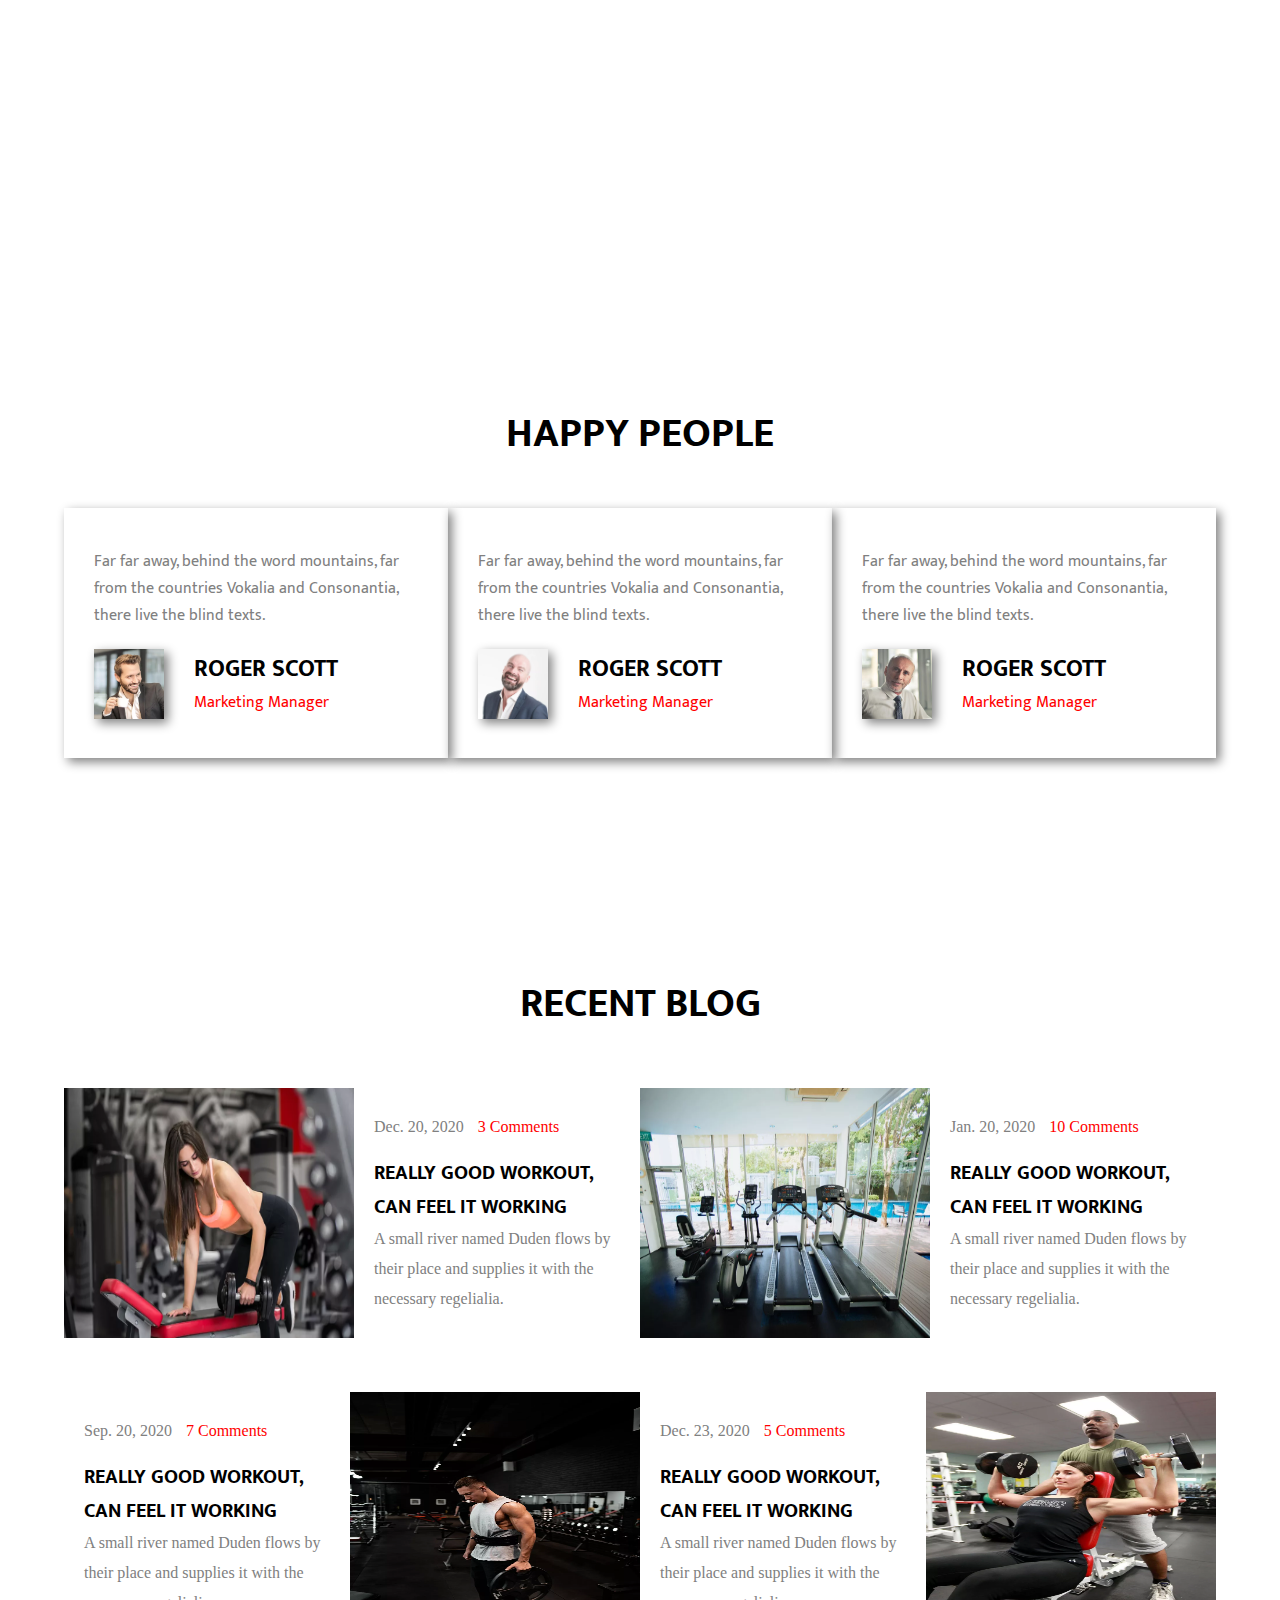
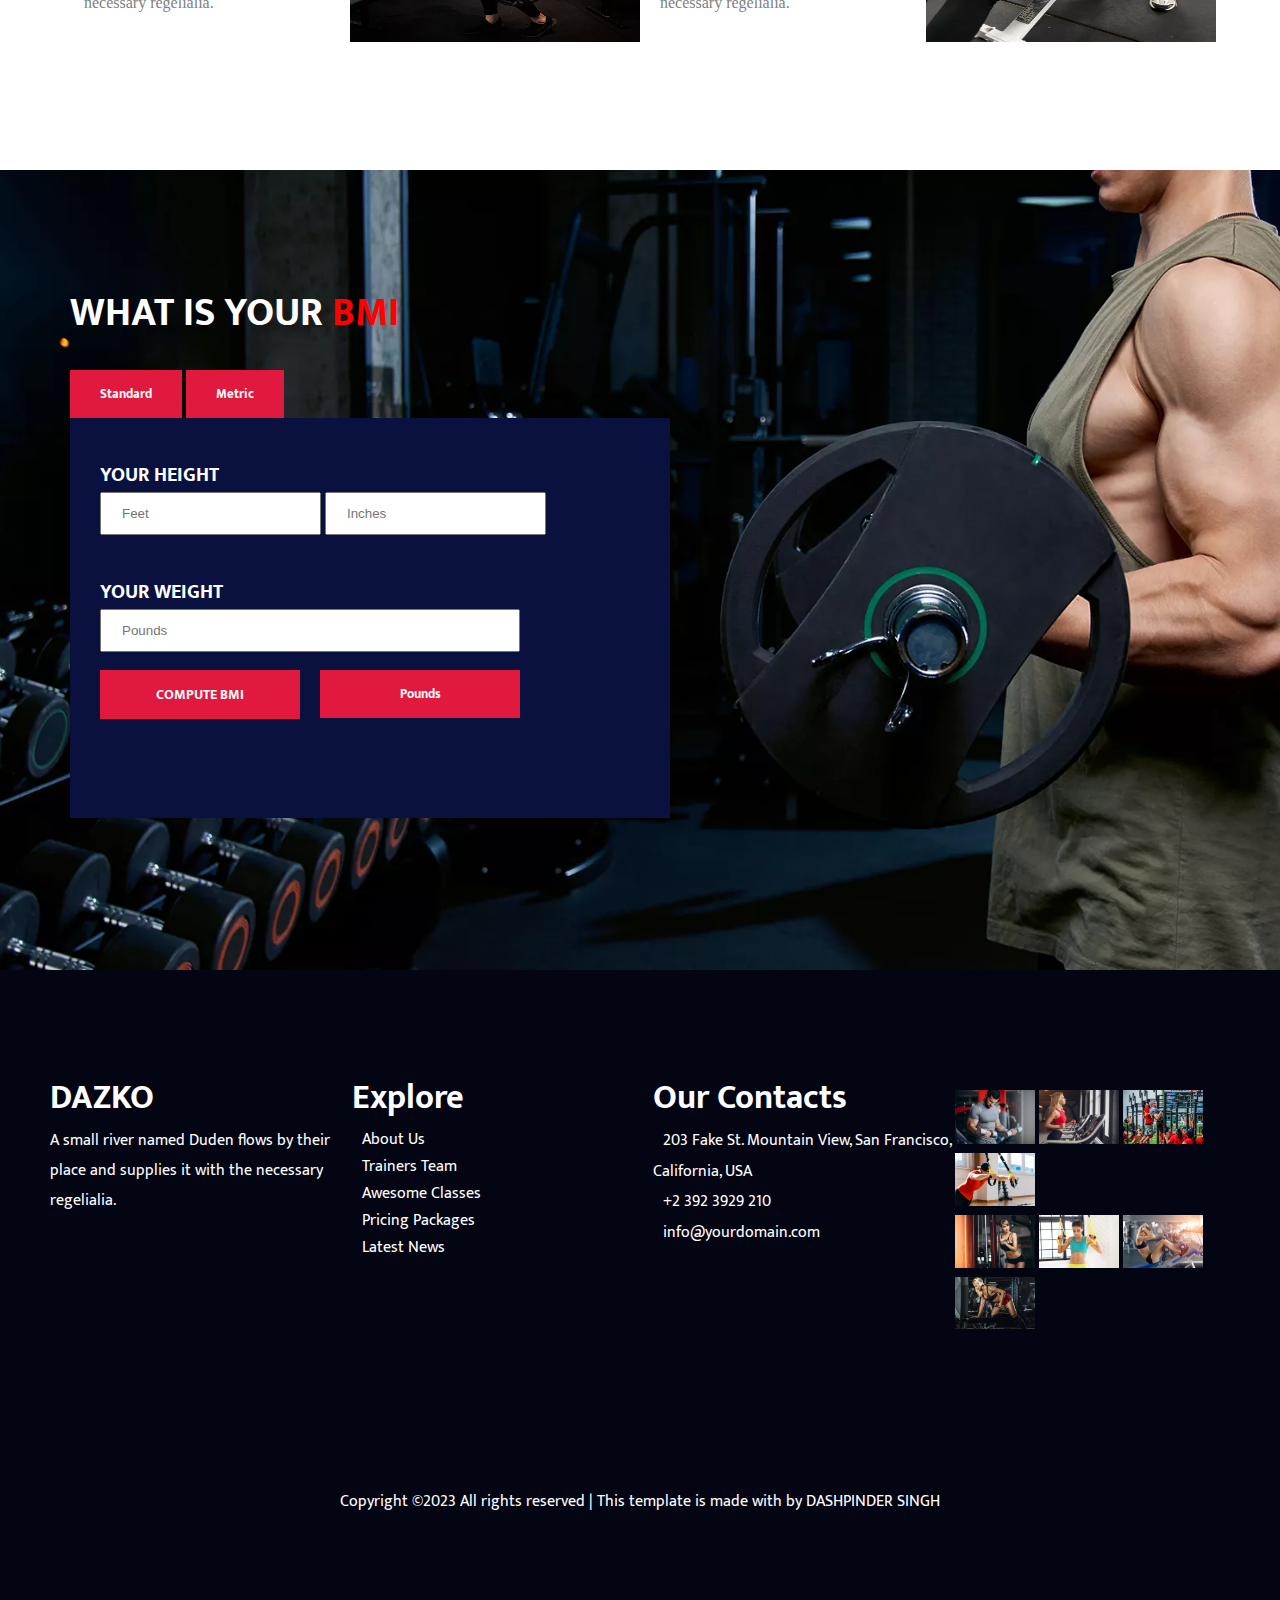
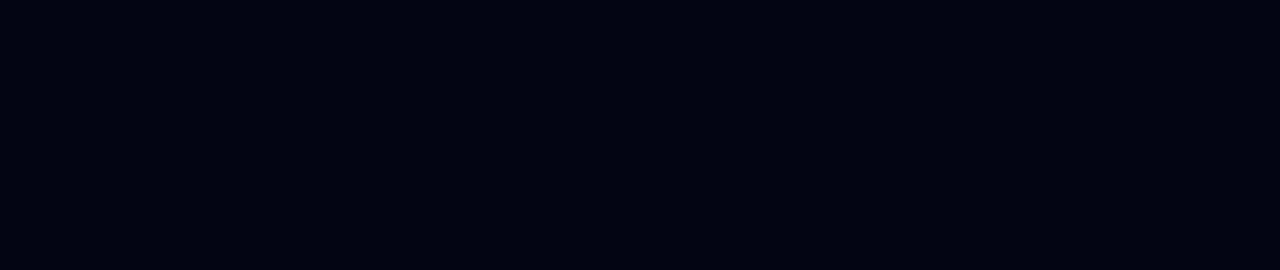
==== commit 0ef8a377: "Update index.html" ====
--- a/index.html
+++ b/index.html
@@ -93,13 +93,13 @@
 
     <div class="training-all">
         <div class="training-single">
-            <img src="fitness.svg" alt="fitness">
+            <img src="./001-fitness.svg" alt="fitness">
            <h2>free fitness <br>training</h2>
            <p>A small river named Duden flows by their place and supplies it with the necessary regelialia. It is a paradisematic country, in which roasted parts of sentences fly into your mouth.</p>
         </div>
 
         <div class="training-single">
-            <img src="/002-treadmill.svg" alt="trademil">
+            <img src="./002-treadmill.svg" alt="trademil">
           <h2>tons of cardio & <br>strength</h2>
           <p>A small river named Duden flows by their place and supplies it with the necessary regelialia. It is a paradisematic country, in which roasted parts of sentences fly into your mouth.</p>
         </div>
